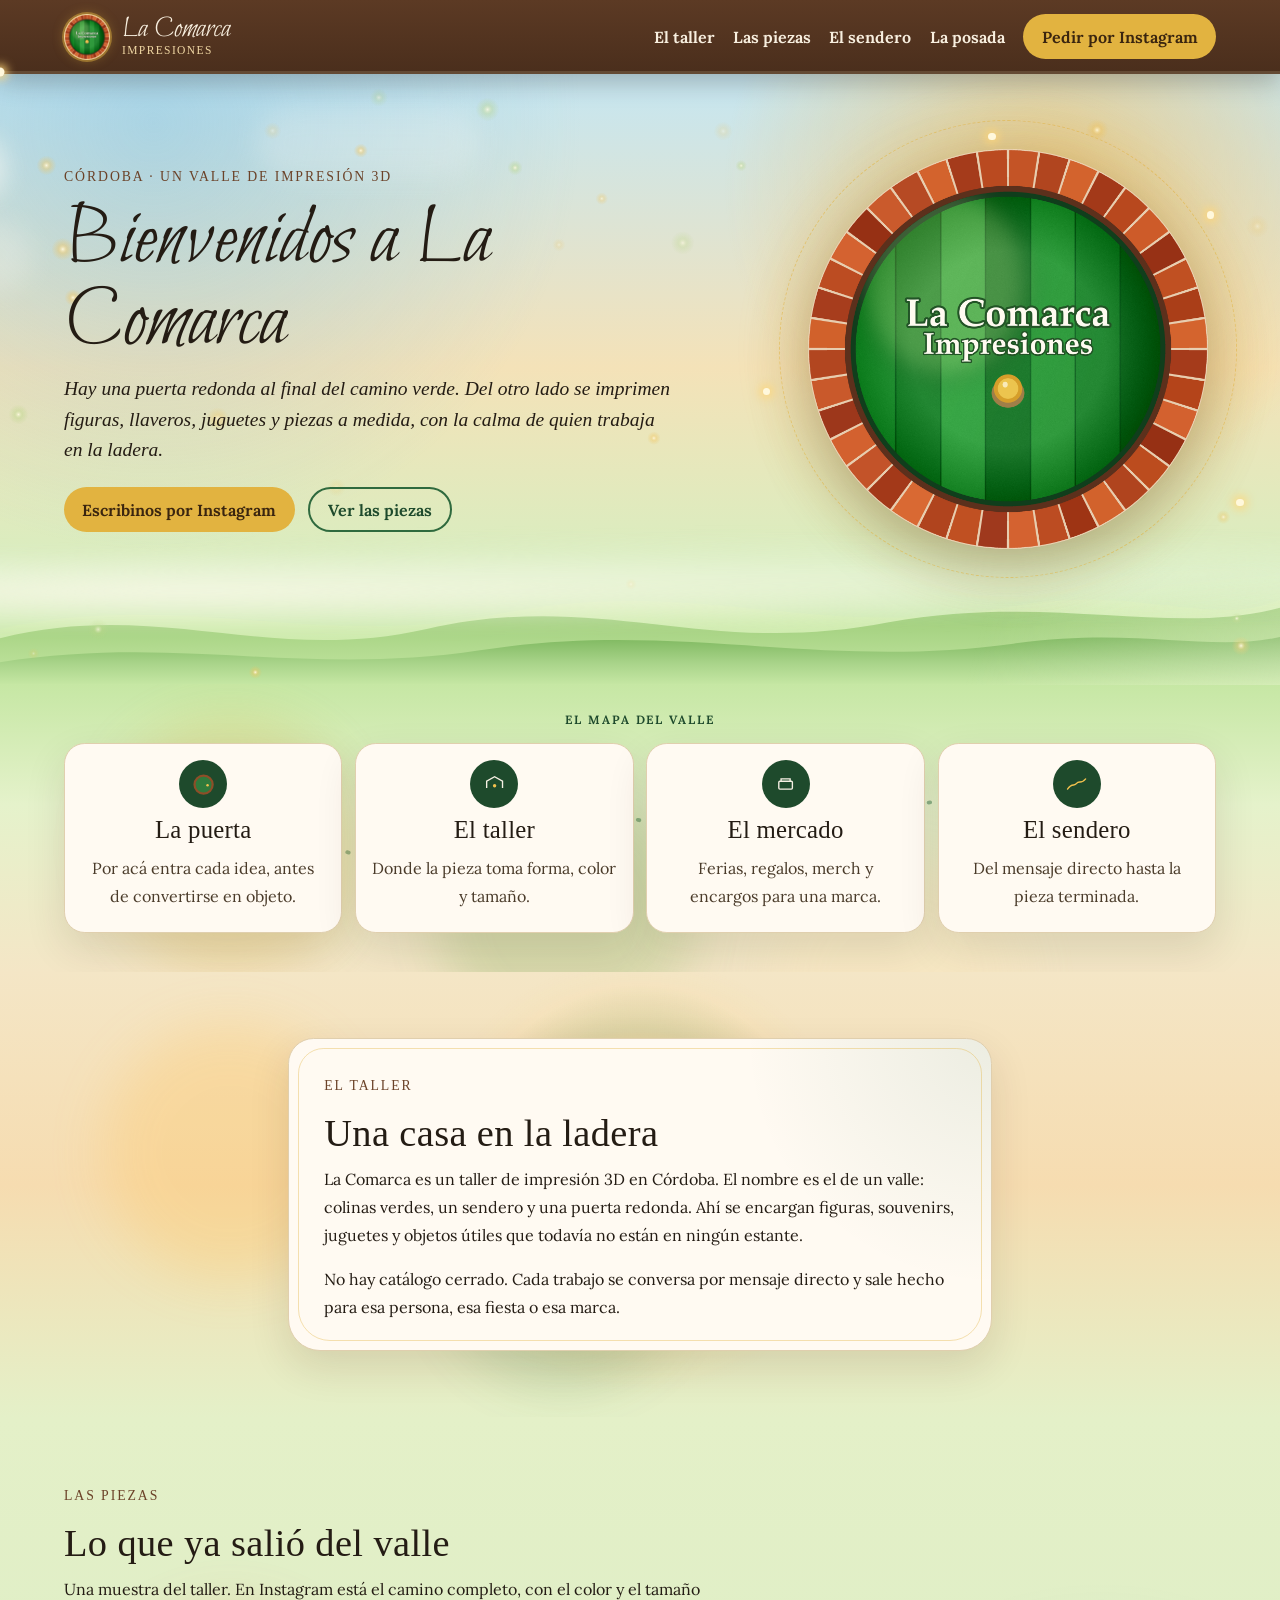
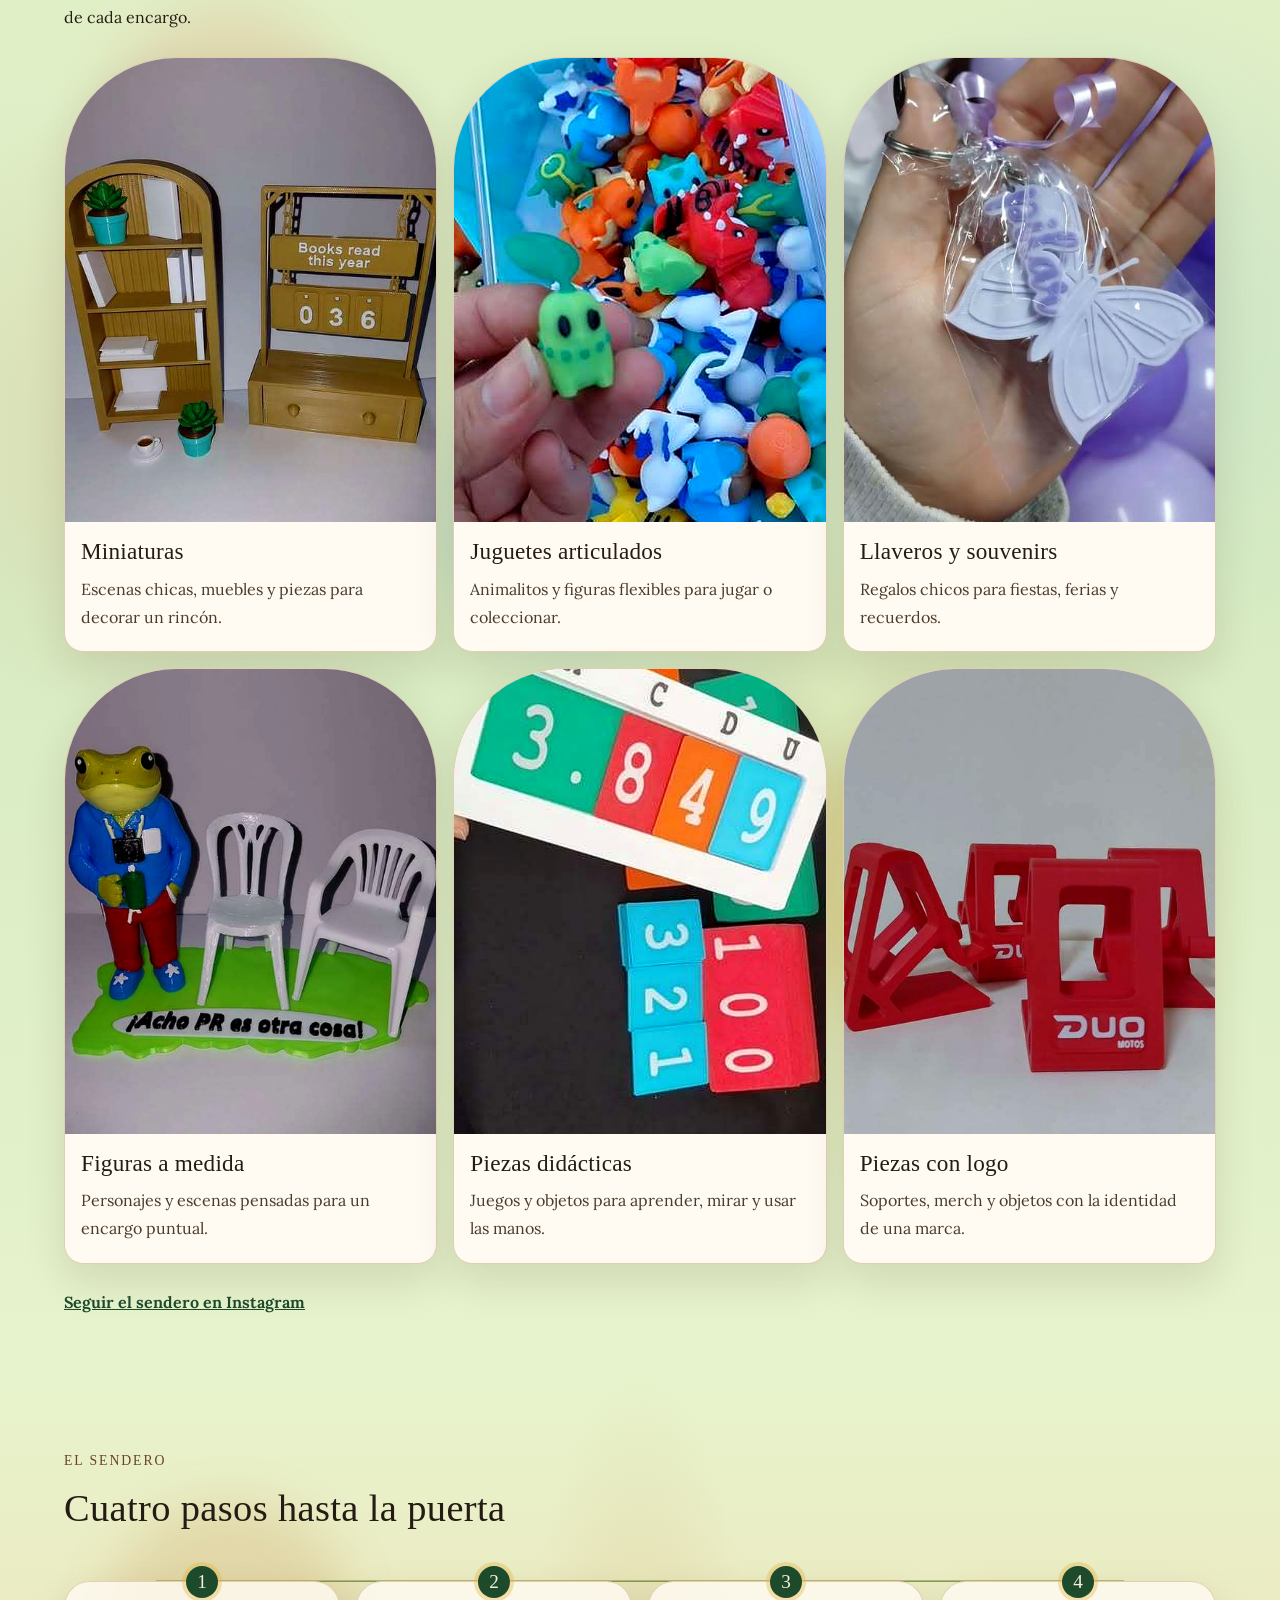
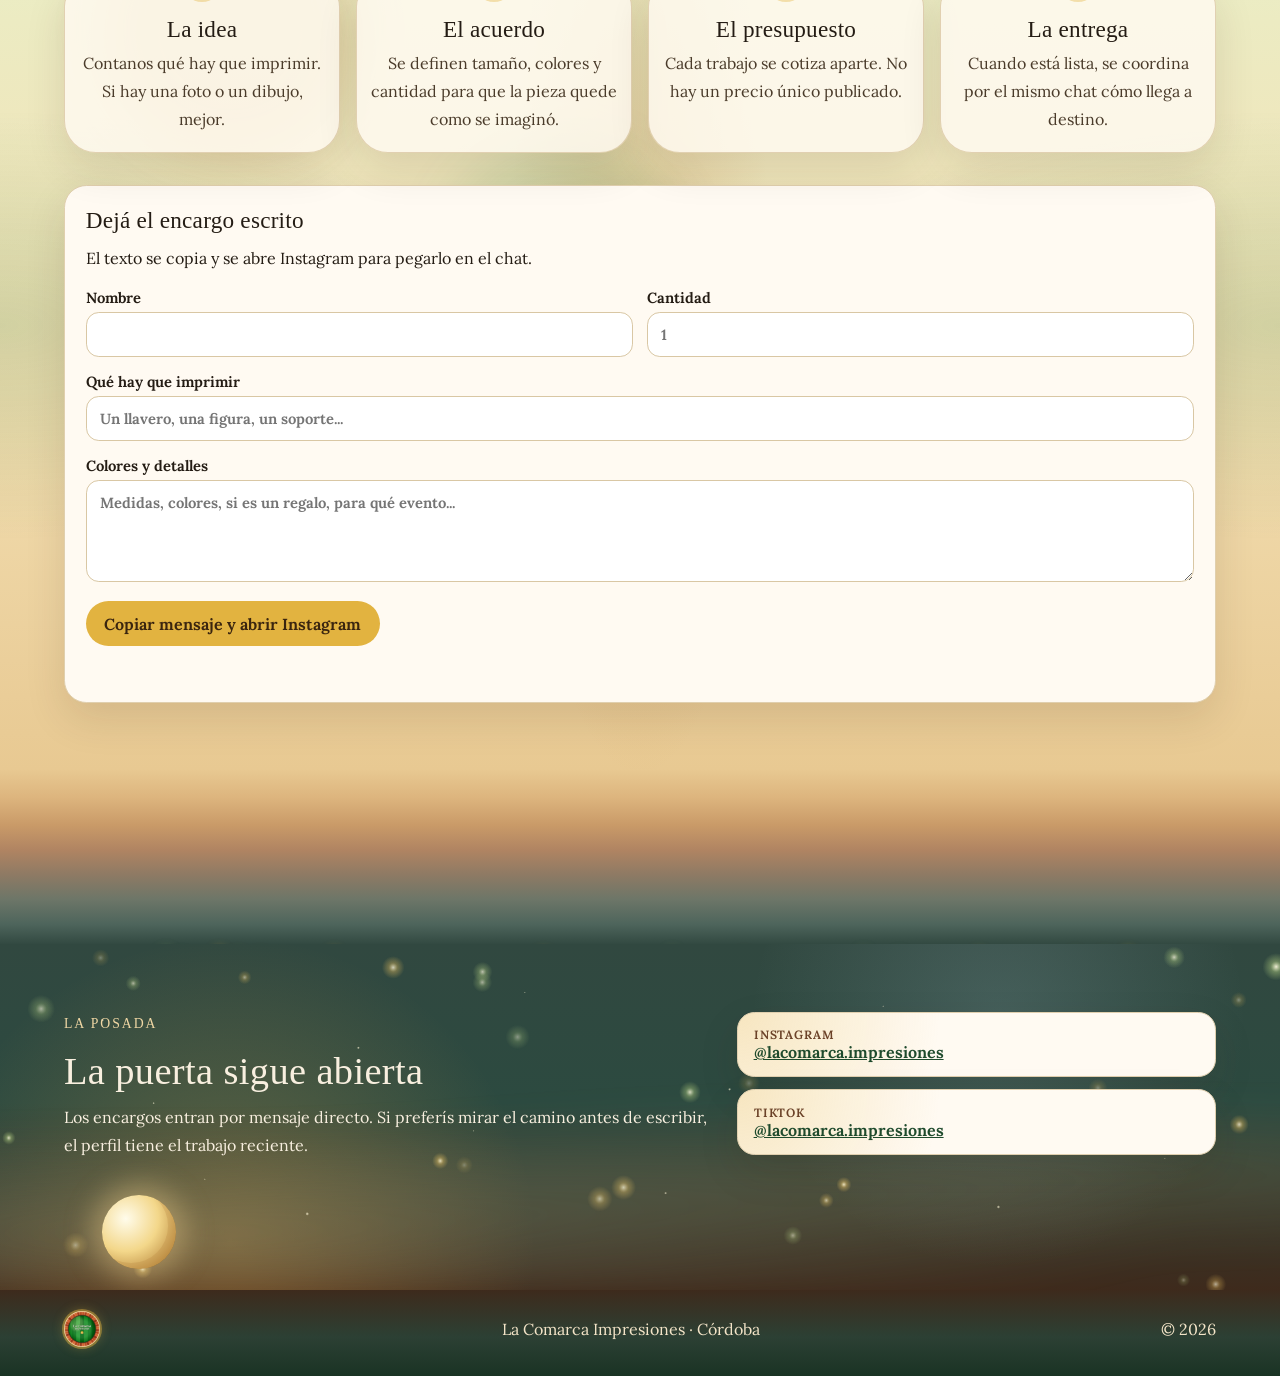
==== index.html @ 456dd183 "Publicar el sitio de La Comarca para GitHub Pages. Co-authored-by: Cursor <cursoragent@cursor.com>" ====
<!DOCTYPE html>
<html lang="es">
  <head>
    <meta charset="utf-8" />
    <meta name="viewport" content="width=device-width, initial-scale=1" />
    <title>La Comarca Impresiones | Impresión 3D en Córdoba</title>
    <meta
      name="description"
      content="La Comarca Impresiones: taller de impresión 3D en Córdoba. Figuras, llaveros, juguetes y piezas a medida. Pedidos por Instagram."
    />
    <meta name="theme-color" content="#3f2918" />
    <meta property="og:title" content="La Comarca Impresiones" />
    <meta
      property="og:description"
      content="Impresión 3D a medida en Córdoba. Una puerta redonda, colinas verdes y encargos hechos de a uno."
    />
    <meta property="og:type" content="website" />
    <meta property="og:locale" content="es_AR" />
    <link rel="icon" href="assets/logo.png" type="image/png" />
    <link rel="preconnect" href="https://fonts.googleapis.com" />
    <link rel="preconnect" href="https://fonts.gstatic.com" crossorigin />
    <link
      href="https://fonts.googleapis.com/css2?family=Bilbo&family=IM+Fell+English:ital@0;1&family=Lora:ital,wght@0,400;0,600;0,700;1,400&display=swap"
      rel="stylesheet"
    />
    <link rel="stylesheet" href="css/styles.css" />
    <script>
      document.documentElement.classList.add("js");
    </script>
    <script type="application/ld+json">
      {
        "@context": "https://schema.org",
        "@type": "LocalBusiness",
        "name": "La Comarca Impresiones",
        "description": "Taller de impresión 3D a medida en Córdoba, Argentina.",
        "address": {
          "@type": "PostalAddress",
          "addressLocality": "Córdoba",
          "addressCountry": "AR"
        },
        "sameAs": [
          "https://www.instagram.com/lacomarca.impresiones/",
          "https://www.tiktok.com/@lacomarca.impresiones"
        ]
      }
    </script>
  </head>
  <body>
    <a class="skip" href="#contenido">Saltar al contenido</a>

    <header class="site-header">
      <div class="header-inner">
        <a class="brand" href="#inicio">
          <img src="assets/logo.png" alt="" width="46" height="46" />
          <span>
            <strong>La Comarca</strong>
            <small>Impresiones</small>
          </span>
        </a>
        <button class="menu-toggle" type="button" aria-expanded="false" aria-controls="nav-principal">
          <span class="menu-bars" aria-hidden="true"></span>
          <span class="menu-label">Menú</span>
        </button>
        <nav id="nav-principal" class="site-nav" aria-label="Principal">
          <a href="#taller">El taller</a>
          <a href="#piezas">Las piezas</a>
          <a href="#sendero">El sendero</a>
          <a href="#posada">La posada</a>
          <a class="nav-cta" href="https://ig.me/m/lacomarca.impresiones" target="_blank" rel="noopener">Pedir por Instagram</a>
        </nav>
      </div>
      <div class="sendero-luz" aria-hidden="true">
        <span id="sendero-lleno"></span>
        <span id="sendero-mote"></span>
      </div>
    </header>

    <div class="camino" aria-hidden="true">
      <svg viewBox="0 0 80 1000" preserveAspectRatio="none">
        <path id="camino-trazo" pathLength="1" d="M42 0 C 12 150, 70 210, 40 340 S 8 530, 50 690 S 76 860, 30 1000" />
      </svg>
    </div>

    <main id="contenido">
      <section id="inicio" class="hero">
        <canvas class="luciernagas" id="luciernagas" aria-hidden="true"></canvas>
        <div class="nubes" aria-hidden="true"><span></span><span></span><span></span></div>
        <div class="rayos" aria-hidden="true"></div>
        <div class="linterna" id="linterna" aria-hidden="true"></div>
        <div class="hero-layout">
          <div class="hero-copy reveal">
            <p class="eyebrow">Córdoba · un valle de impresión 3D</p>
            <h1>Bienvenidos a La Comarca</h1>
            <p class="lede">
              Hay una puerta redonda al final del camino verde. Del otro lado se
              imprimen figuras, llaveros, juguetes y piezas a medida, con la
              calma de quien trabaja en la ladera.
            </p>
            <div class="hero-actions">
              <a class="button" href="https://ig.me/m/lacomarca.impresiones" target="_blank" rel="noopener">Escribinos por Instagram</a>
              <a class="button button-ghost" href="#piezas">Ver las piezas</a>
            </div>
          </div>
          <div class="hero-mark reveal">
            <span class="halo" aria-hidden="true"></span>
            <span class="orbit" aria-hidden="true"><i></i><i></i><i></i><i></i></span>
            <img src="assets/logo.png" alt="Puerta redonda de La Comarca Impresiones" width="1600" height="1600" fetchpriority="high" />
          </div>
        </div>
        <div class="bruma" aria-hidden="true"></div>
        <div class="brillo-colina" aria-hidden="true"></div>
        <svg class="hills" viewBox="0 0 1440 180" preserveAspectRatio="none" aria-hidden="true">
          <defs>
            <linearGradient id="colina-lejana" x1="0" y1="0" x2="0" y2="1">
              <stop offset="0%" stop-color="#d7efb8" />
              <stop offset="100%" stop-color="#c6e7a4" />
            </linearGradient>
            <linearGradient id="colina-media" x1="0" y1="0" x2="0" y2="1">
              <stop offset="0%" stop-color="#9ccc78" />
              <stop offset="100%" stop-color="#c6e7a4" />
            </linearGradient>
            <linearGradient id="colina-cerca" x1="0" y1="0" x2="0" y2="1">
              <stop offset="0%" stop-color="#7eb85f" />
              <stop offset="55%" stop-color="#a9d48a" />
              <stop offset="100%" stop-color="#c6e7a4" />
            </linearGradient>
          </defs>
          <path fill="url(#colina-lejana)" d="M0 96C200 36 360 128 560 74C780 12 920 118 1140 62C1280 28 1360 96 1440 52V180H0Z" />
          <path fill="url(#colina-media)" d="M0 110C180 50 300 150 480 96C680 36 790 140 1000 86C1180 42 1320 108 1440 64V180H0Z" />
          <path fill="url(#colina-cerca)" d="M0 146C200 104 340 168 540 128C760 82 920 158 1140 118C1280 92 1360 132 1440 108V180H0Z" />
        </svg>
      </section>

      <section class="atlas" aria-label="Mapa del valle">
        <div class="section-inner">
          <p class="atlas-lead">El mapa del valle</p>
          <ol class="places reveal-group">
            <li>
              <span class="place-icon" aria-hidden="true">
                <svg viewBox="0 0 48 48"><circle cx="24" cy="24" r="16" fill="#2f7a3c" stroke="#8d4e28" stroke-width="4"/><circle cx="31" cy="25" r="2.2" fill="#f2c14e"/></svg>
              </span>
              <h2>La puerta</h2>
              <p>Por acá entra cada idea, antes de convertirse en objeto.</p>
            </li>
            <li>
              <span class="place-icon" aria-hidden="true">
                <svg viewBox="0 0 48 48"><path d="M10 30V18l14-8 14 8v12" fill="none" stroke="#f6f0e4" stroke-width="2.4"/><circle cx="24" cy="26" r="3" fill="#f2c14e"/></svg>
              </span>
              <h2>El taller</h2>
              <p>Donde la pieza toma forma, color y tamaño.</p>
            </li>
            <li>
              <span class="place-icon" aria-hidden="true">
                <svg viewBox="0 0 48 48"><rect x="12" y="18" width="24" height="14" rx="2" fill="none" stroke="#f6f0e4" stroke-width="2.4"/><path d="M16 18v-4h16v4" fill="none" stroke="#f6f0e4" stroke-width="2.4"/></svg>
              </span>
              <h2>El mercado</h2>
              <p>Ferias, regalos, merch y encargos para una marca.</p>
            </li>
            <li>
              <span class="place-icon" aria-hidden="true">
                <svg viewBox="0 0 48 48"><path d="M8 32c8-12 12-4 16-10s8 2 16-8" fill="none" stroke="#f2c14e" stroke-width="2.4" stroke-linecap="round"/></svg>
              </span>
              <h2>El sendero</h2>
              <p>Del mensaje directo hasta la pieza terminada.</p>
            </li>
          </ol>
        </div>
      </section>

      <section id="taller" class="section">
        <div class="section-inner">
          <article class="manuscript reveal">
            <p class="eyebrow">El taller</p>
            <h2>Una casa en la ladera</h2>
            <p>
              La Comarca es un taller de impresión 3D en Córdoba. El nombre es el
              de un valle: colinas verdes, un sendero y una puerta redonda. Ahí
              se encargan figuras, souvenirs, juguetes y objetos útiles que
              todavía no están en ningún estante.
            </p>
            <p>
              No hay catálogo cerrado. Cada trabajo se conversa por mensaje
              directo y sale hecho para esa persona, esa fiesta o esa marca.
            </p>
          </article>
        </div>
      </section>

      <section id="piezas" class="section section-green">
        <div class="section-inner">
          <div class="section-head">
            <p class="eyebrow">Las piezas</p>
            <h2>Lo que ya salió del valle</h2>
            <p>
              Una muestra del taller. En Instagram está el camino completo, con
              el color y el tamaño de cada encargo.
            </p>
          </div>
          <ul class="gallery reveal-group">
            <li>
              <figure>
                <img src="assets/fotos/miniaturas.jpg" alt="Biblioteca en miniatura y contador de libros leídos, impresos en 3D" width="1152" height="1280" loading="lazy" />
                <figcaption>
                  <h3>Miniaturas</h3>
                  <p>Escenas chicas, muebles y piezas para decorar un rincón.</p>
                </figcaption>
              </figure>
            </li>
            <li>
              <figure>
                <img src="assets/fotos/juguetes.jpg" alt="Caja de juguetes articulados de colores, impresos en 3D" width="722" height="1280" loading="lazy" />
                <figcaption>
                  <h3>Juguetes articulados</h3>
                  <p>Animalitos y figuras flexibles para jugar o coleccionar.</p>
                </figcaption>
              </figure>
            </li>
            <li>
              <figure>
                <img src="assets/fotos/llaveros.jpg" alt="Llavero de mariposa impreso en 3D, listo para regalar" width="960" height="1280" loading="lazy" />
                <figcaption>
                  <h3>Llaveros y souvenirs</h3>
                  <p>Regalos chicos para fiestas, ferias y recuerdos.</p>
                </figcaption>
              </figure>
            </li>
            <li>
              <figure>
                <img src="assets/fotos/figuras.jpg" alt="Figura personalizada impresa en 3D, con sillas en miniatura" width="1136" height="1280" loading="lazy" />
                <figcaption>
                  <h3>Figuras a medida</h3>
                  <p>Personajes y escenas pensadas para un encargo puntual.</p>
                </figcaption>
              </figure>
            </li>
            <li>
              <figure>
                <img src="assets/fotos/numeros.jpg" alt="Tablero didáctico con fichas de números, impreso en 3D" width="720" height="1280" loading="lazy" />
                <figcaption>
                  <h3>Piezas didácticas</h3>
                  <p>Juegos y objetos para aprender, mirar y usar las manos.</p>
                </figcaption>
              </figure>
            </li>
            <li>
              <figure>
                <img src="assets/fotos/marcas.jpg" alt="Soportes rojos impresos en 3D con el logo de un cliente" width="1280" height="1280" loading="lazy" />
                <figcaption>
                  <h3>Piezas con logo</h3>
                  <p>Soportes, merch y objetos con la identidad de una marca.</p>
                </figcaption>
              </figure>
            </li>
          </ul>
          <p class="section-note">
            <a href="https://www.instagram.com/lacomarca.impresiones/" target="_blank" rel="noopener">Seguir el sendero en Instagram</a>
          </p>
        </div>
      </section>

      <section id="sendero" class="section">
        <div class="section-inner">
          <div class="section-head">
            <p class="eyebrow">El sendero</p>
            <h2>Cuatro pasos hasta la puerta</h2>
          </div>
          <ol class="steps reveal-group">
            <li>
              <h3>La idea</h3>
              <p>Contanos qué hay que imprimir. Si hay una foto o un dibujo, mejor.</p>
            </li>
            <li>
              <h3>El acuerdo</h3>
              <p>Se definen tamaño, colores y cantidad para que la pieza quede como se imaginó.</p>
            </li>
            <li>
              <h3>El presupuesto</h3>
              <p>Cada trabajo se cotiza aparte. No hay un precio único publicado.</p>
            </li>
            <li>
              <h3>La entrega</h3>
              <p>Cuando está lista, se coordina por el mismo chat cómo llega a destino.</p>
            </li>
          </ol>

          <form class="order reveal" id="form-pedido">
            <h3>Dejá el encargo escrito</h3>
            <p>El texto se copia y se abre Instagram para pegarlo en el chat.</p>
            <div class="fields">
              <label>
                Nombre
                <input name="nombre" type="text" autocomplete="name" maxlength="80" />
              </label>
              <label>
                Cantidad
                <input name="cantidad" type="text" inputmode="numeric" maxlength="20" placeholder="1" />
              </label>
              <label class="full">
                Qué hay que imprimir
                <input name="idea" type="text" required maxlength="160" placeholder="Un llavero, una figura, un soporte..." />
              </label>
              <label class="full">
                Colores y detalles
                <textarea name="detalles" rows="4" maxlength="500" placeholder="Medidas, colores, si es un regalo, para qué evento..."></textarea>
              </label>
            </div>
            <button class="button" type="submit">Copiar mensaje y abrir Instagram</button>
            <p class="form-status" id="form-status" role="status"></p>
            <textarea class="message-preview" id="message-preview" hidden readonly></textarea>
          </form>
        </div>
      </section>

      <div class="anochecer" aria-hidden="true"></div>

      <section id="posada" class="section section-wood">
        <canvas class="luciernagas" id="luciernagas-noche" aria-hidden="true"></canvas>
        <div class="niebla" aria-hidden="true"></div>
        <div class="luna" aria-hidden="true"></div>
        <span class="estrella-fugaz" aria-hidden="true"></span>
        <div class="section-inner contact-layout">
          <div>
            <p class="eyebrow eyebrow-light">La posada</p>
            <h2>La puerta sigue abierta</h2>
            <p>
              Los encargos entran por mensaje directo. Si preferís mirar el
              camino antes de escribir, el perfil tiene el trabajo reciente.
            </p>
          </div>
          <ul class="contact-list">
            <li>
              <span>Instagram</span>
              <a href="https://www.instagram.com/lacomarca.impresiones/" target="_blank" rel="noopener">@lacomarca.impresiones</a>
            </li>
            <li>
              <span>TikTok</span>
              <a href="https://www.tiktok.com/@lacomarca.impresiones" target="_blank" rel="noopener">@lacomarca.impresiones</a>
            </li>
          </ul>
        </div>
      </section>
    </main>

    <footer class="site-footer">
      <div class="footer-inner">
        <img src="assets/logo.png" alt="" width="1600" height="1600" />
        <p>La Comarca Impresiones · Córdoba</p>
        <p>© 2026</p>
      </div>
    </footer>

    <script src="js/main.js"></script>
  </body>
</html>
---- css/styles.css ----
:root {
  --ink: #241c14;
  --ink-soft: #4a3b2a;
  --cream: #f4ead8;
  --paper: #fffaf2;
  --moss: #2f6a3e;
  --moss-deep: #1e4a2c;
  --leaf: #e4f0df;
  --wood: #4a2e1c;
  --wood-mid: #6b4228;
  --gold: #e2b340;
  --line: #e0cfae;
  --shadow: 0 16px 40px rgba(56, 32, 14, 0.12);
  --header: 4.6rem;
  --content: 72rem;
  font-family: Lora, Palatino, "Palatino Linotype", serif;
  color: var(--ink);
  background: var(--cream);
}

*,
*::before,
*::after {
  box-sizing: border-box;
}

html {
  scroll-behavior: smooth;
}

body {
  margin: 0;
  min-height: 100vh;
  background: #1a3324;
}

img,
svg {
  max-width: 100%;
  height: auto;
  display: block;
}

a {
  color: var(--moss-deep);
}

a:hover {
  color: var(--wood);
}

h1,
h2,
h3 {
  font-family: "IM Fell English", Palatino, "Palatino Linotype", serif;
  font-weight: 400;
  letter-spacing: 0.01em;
  line-height: 1.2;
  margin: 0 0 0.55rem;
}

h1 {
  font-family: Bilbo, Palatino, "Palatino Linotype", serif;
  font-size: clamp(3rem, 8vw, 5.4rem);
  font-weight: 400;
  line-height: 0.95;
  letter-spacing: 0;
}

h2 {
  font-size: clamp(1.8rem, 3vw, 2.7rem);
}

h3 {
  font-size: 1.45rem;
}

p {
  line-height: 1.75;
  margin: 0 0 1rem;
}

section[id] {
  scroll-margin-top: 5.2rem;
}

.skip {
  position: absolute;
  left: 1rem;
  top: -4rem;
  background: var(--paper);
  color: var(--ink);
  padding: 0.6rem 1rem;
  z-index: 30;
}

.skip:focus {
  top: 1rem;
}

.site-header {
  position: sticky;
  top: 0;
  z-index: 20;
  background: linear-gradient(#5c3a24, var(--wood));
  color: #f8efdf;
  box-shadow: 0 8px 24px rgba(36, 18, 8, 0.25);
}

.header-inner,
.section-inner,
.footer-inner {
  width: min(var(--content), calc(100% - 2rem));
  margin-inline: auto;
}

.header-inner {
  min-height: var(--header);
  display: flex;
  align-items: center;
  justify-content: space-between;
  gap: 1rem;
}

.brand {
  display: flex;
  align-items: center;
  gap: 0.75rem;
  color: inherit;
  text-decoration: none;
  min-width: 0;
}

.brand img,
.site-footer img {
  width: 46px;
  height: 46px;
  border-radius: 50%;
  background: #f3d7a0;
}

.site-footer img {
  width: 36px;
  height: 36px;
}

.brand strong,
.brand small {
  display: block;
}

.brand strong {
  font-family: Bilbo, Palatino, serif;
  font-size: 1.85rem;
  font-weight: 400;
  line-height: 0.9;
}

.brand small {
  color: #f0d7a4;
  font-family: "IM Fell English", Palatino, serif;
  letter-spacing: 0.12em;
  text-transform: uppercase;
  font-size: 0.72rem;
}

.site-nav {
  display: flex;
  align-items: center;
  gap: 1.15rem;
}

.site-nav a {
  color: #f8efdf;
  text-decoration: none;
  font-weight: 650;
}

.site-nav a:hover,
.site-nav a:focus-visible {
  color: var(--gold);
}

.nav-cta,
.button {
  display: inline-flex;
  align-items: center;
  justify-content: center;
  min-height: 2.8rem;
  padding: 0.55rem 1.15rem;
  border-radius: 999px;
  background: var(--gold);
  color: #3a250f !important;
  text-decoration: none;
  border: 0;
  cursor: pointer;
  font: inherit;
  font-weight: 650;
}

.button:hover,
.nav-cta:hover {
  background: #f0c85d;
}

.button-ghost {
  background: transparent;
  color: var(--moss-deep) !important;
  border: 2px solid var(--moss);
}

.button-ghost:hover {
  background: rgba(47, 106, 62, 0.08);
}

.menu-toggle {
  display: none;
  align-items: center;
  gap: 0.45rem;
  background: transparent;
  color: #f8efdf;
  border: 1px solid rgba(248, 239, 223, 0.4);
  border-radius: 999px;
  min-height: 2.6rem;
  padding: 0.3rem 0.8rem;
  font: inherit;
  font-weight: 700;
  cursor: pointer;
}

.menu-bars,
.menu-bars::before,
.menu-bars::after {
  display: block;
  width: 1rem;
  height: 2px;
  background: currentColor;
  position: relative;
}

.menu-bars::before,
.menu-bars::after {
  content: "";
  position: absolute;
  left: 0;
}

.menu-bars::before {
  top: -5px;
}

.menu-bars::after {
  top: 5px;
}

.hero {
  position: relative;
  overflow: hidden;
  padding: 3.2rem 0 8rem;
  background:
    radial-gradient(circle at 82% 18%, rgba(255, 186, 72, 0.55), transparent 28%),
    radial-gradient(circle at 12% 8%, rgba(120, 186, 220, 0.4), transparent 34%),
    linear-gradient(180deg, #c5e6f2 0%, #f4e2b8 48%, #d7eec0 82%, #c6e7a4 100%);
}

.hero-layout {
  position: relative;
  z-index: 3;
  width: min(var(--content), calc(100% - 2rem));
  margin-inline: auto;
  display: grid;
  gap: 2rem;
  align-items: center;
}

.hero-layout > * {
  min-width: 0;
}

.eyebrow {
  margin: 0 0 0.75rem;
  color: var(--wood-mid);
  font-family: "IM Fell English", Palatino, serif;
  font-weight: 400;
  letter-spacing: 0.14em;
  text-transform: uppercase;
  font-size: 0.86rem;
}

.eyebrow-light {
  color: #f0d7a4;
}

.lede {
  font-family: "IM Fell English", Palatino, serif;
  font-style: italic;
  font-size: 1.22rem;
  line-height: 1.55;
  max-width: 38rem;
}

.hero-actions {
  display: flex;
  flex-wrap: wrap;
  gap: 0.8rem;
  margin-top: 1.4rem;
}

.hero-mark {
  position: relative;
  justify-self: center;
  width: min(19rem, 82%);
}

.hero-mark img {
  width: 100%;
  height: auto;
  aspect-ratio: 1;
  border-radius: 50%;
  filter: drop-shadow(0 18px 28px rgba(56, 32, 14, 0.28));
}

.hills {
  position: absolute;
  left: 0;
  right: 0;
  bottom: 0;
  z-index: 1;
  width: 100%;
  height: 7.5rem;
}

.atlas {
  position: relative;
  z-index: 1;
  overflow: hidden;
  padding: 1.6rem 0 2.4rem;
  margin-top: -1px;
  background: linear-gradient(180deg, #c6e7a4 0%, #e5f2cb 42%, #f4e6c6 100%);
}

.atlas::before {
  content: "";
  position: absolute;
  left: 6%;
  right: 6%;
  top: 18%;
  bottom: 8%;
  pointer-events: none;
  opacity: 0.45;
  background: url("data:image/svg+xml,%3Csvg xmlns='http://www.w3.org/2000/svg' viewBox='0 0 1200 280' fill='none'%3E%3Cpath d='M30 190C170 70 250 230 420 130C590 30 690 220 900 110C1040 40 1120 160 1180 80' stroke='%23246b3c' stroke-width='5' stroke-linecap='round' stroke-dasharray='2 16'/%3E%3Ccircle cx='170' cy='150' r='9' fill='%23e2b340'/%3E%3Ccircle cx='520' cy='100' r='9' fill='%232f6a3e'/%3E%3Ccircle cx='860' cy='140' r='9' fill='%23c45c32'/%3E%3Ccircle cx='1100' cy='95' r='9' fill='%23e2b340'/%3E%3C/svg%3E") center / 100% 100% no-repeat;
}

.atlas-lead {
  margin: 0 0 0.8rem;
  text-align: center;
  font-weight: 650;
  letter-spacing: 0.16em;
  text-transform: uppercase;
  font-size: 0.75rem;
  color: var(--moss-deep);
}

.places,
.gallery,
.steps,
.contact-list {
  list-style: none;
  margin: 0;
  padding: 0;
}

.places {
  display: grid;
  gap: 0.8rem;
}

.places li,
.order,
.contact-list li,
.manuscript {
  background: var(--paper);
  border: 1px solid var(--line);
  box-shadow: var(--shadow);
}

.places li {
  border-radius: 1.3rem;
  padding: 1rem 1rem 0.4rem;
  text-align: center;
}

.places h2 {
  font-size: 1.55rem;
}

.places p,
.gallery p,
.steps p {
  color: var(--ink-soft);
}

.place-icon {
  display: grid;
  place-items: center;
  width: 3rem;
  height: 3rem;
  margin: 0 auto 0.45rem;
  border-radius: 50%;
  background: var(--moss-deep);
}

.place-icon svg {
  width: 1.7rem;
  height: 1.7rem;
}

.section {
  position: relative;
  overflow: hidden;
  padding: 4.2rem 0;
}

#taller {
  margin-top: -1px;
  background:
    radial-gradient(circle at 50% 46%, rgba(255, 198, 96, 0.42), transparent 32%),
    linear-gradient(180deg, #f4e6c6 0%, #f6dcb0 48%, #e4f0c8 100%);
}

#taller::before {
  content: "";
  position: absolute;
  left: 50%;
  top: 0.8rem;
  width: min(22rem, 70%);
  aspect-ratio: 1;
  transform: translateX(-50%);
  border-radius: 50%;
  pointer-events: none;
  background: radial-gradient(circle, rgba(255, 214, 130, 0.7), rgba(47, 122, 60, 0.12) 52%, transparent 70%);
}

.section-green {
  margin-top: -1px;
  background:
    radial-gradient(circle at 14% 38%, rgba(226, 112, 72, 0.16), transparent 22%),
    radial-gradient(circle at 86% 32%, rgba(110, 176, 214, 0.18), transparent 22%),
    radial-gradient(circle at 72% 68%, rgba(226, 179, 64, 0.2), transparent 24%),
    linear-gradient(180deg, #e4f0c8 0%, #d7ebc2 48%, #e7f3cc 100%);
}

#sendero {
  margin-top: -1px;
  background:
    radial-gradient(ellipse at 0% 55%, rgba(36, 122, 58, 0.16), transparent 28%),
    radial-gradient(ellipse at 100% 55%, rgba(36, 122, 58, 0.16), transparent 28%),
    linear-gradient(180deg, #e7f3cc 0%, #f3e0b4 58%, #e8c992 100%);
}

.anochecer {
  position: relative;
  overflow: hidden;
  height: 11rem;
  margin-top: -1px;
  background: linear-gradient(
    180deg,
    #e8c992 0%,
    #ddb57e 16%,
    #c99a68 32%,
    #b08462 46%,
    #8e7a64 60%,
    #6d7668 74%,
    #4e655c 88%,
    #314840 100%
  );
}

#posada {
  margin-top: -1px;
  padding-bottom: 7.2rem;
}

.section-wood {
  position: relative;
  overflow: hidden;
  background:
    radial-gradient(circle at 78% 22%, rgba(186, 214, 232, 0.16), transparent 24%),
    radial-gradient(circle at 18% 86%, rgba(255, 176, 72, 0.28), transparent 28%),
    linear-gradient(180deg, #314840 0%, #2c4a40 46%, #3e2a1c 100%);
  color: #f8efdf;
}

.section-wood h2 {
  color: #f8efdf;
}

.section-head {
  max-width: 40rem;
  margin-bottom: 1.6rem;
}

.manuscript {
  position: relative;
  max-width: 44rem;
  margin-inline: auto;
  padding: 1.6rem 1.3rem 0.6rem;
  border-radius: 1.6rem 1.6rem 2rem 2rem;
  background:
    radial-gradient(circle at 100% 0, rgba(47, 106, 62, 0.09), transparent 32%),
    var(--paper);
}

.gallery {
  display: grid;
  gap: 1rem;
}

.gallery figure {
  position: relative;
  margin: 0;
  height: 100%;
  background: var(--paper);
  border: 1px solid var(--line);
  border-radius: 7rem 7rem 1.2rem 1.2rem;
  overflow: hidden;
  box-shadow: var(--shadow);
}

.gallery img {
  width: 100%;
  aspect-ratio: 4 / 5;
  object-fit: cover;
  background: #efe4cf;
}

.gallery figcaption {
  padding: 1rem 1rem 0.3rem;
}

.section-note {
  margin: 1.5rem 0 0;
  font-weight: 650;
}

.steps {
  position: relative;
  display: grid;
  gap: 0.9rem;
  margin-top: 0.4rem;
  padding-top: 0.3rem;
  counter-reset: step;
}

.steps::before {
  content: "";
  position: absolute;
  top: 1.5rem;
  bottom: 1.5rem;
  left: 1.15rem;
  width: 2px;
  background: linear-gradient(#e2b340, #6f9a55 55%, #2f6a3e);
  opacity: 0.75;
}

.steps li {
  position: relative;
  min-width: 0;
  margin: 0;
  padding: 0.85rem 1rem 0.25rem 3.5rem;
  background: rgba(255, 250, 242, 0.82);
  border: 1px solid rgba(224, 207, 174, 0.95);
  border-radius: 1.35rem;
  box-shadow: var(--shadow);
}

.steps li::before {
  counter-increment: step;
  content: counter(step);
  position: absolute;
  left: 0.2rem;
  top: 0.8rem;
  width: 2rem;
  height: 2rem;
  border-radius: 50%;
  background: var(--moss-deep);
  color: #f8efdf;
  font-family: "IM Fell English", Palatino, serif;
  font-size: 1.2rem;
  line-height: 2rem;
  text-align: center;
  box-shadow: 0 0 0 4px rgba(226, 179, 64, 0.38);
}

.steps h3 {
  margin-bottom: 0.3rem;
}

.order {
  margin-top: 2rem;
  padding: 1.3rem;
  border-radius: 1.4rem;
}

.fields {
  display: grid;
  gap: 0.9rem;
  margin: 1rem 0 1.2rem;
}

label {
  display: grid;
  gap: 0.35rem;
  font-weight: 650;
  font-size: 0.92rem;
}

input,
textarea {
  width: 100%;
  border: 1px solid #d9c7a4;
  background: #fff;
  color: var(--ink);
  border-radius: 0.8rem;
  padding: 0.75rem 0.8rem;
  font: inherit;
}

input:focus-visible,
textarea:focus-visible,
button:focus-visible,
a:focus-visible {
  outline: 3px solid var(--gold);
  outline-offset: 2px;
}

.form-status {
  min-height: 1.4rem;
  margin: 0.8rem 0 0;
  font-weight: 700;
}

.message-preview {
  margin-top: 0.8rem;
}

.contact-layout {
  display: grid;
  gap: 1.5rem;
  align-items: start;
}

.contact-list {
  display: grid;
  gap: 0.75rem;
}

.contact-list li {
  padding: 0.9rem 1rem;
  border-radius: 1.1rem;
  color: var(--ink);
  background:
    radial-gradient(circle at 0 0, rgba(226, 179, 64, 0.28), transparent 42%),
    var(--paper);
  transition: transform 0.35s ease, box-shadow 0.35s ease;
}

.contact-list span {
  display: block;
  font-size: 0.75rem;
  letter-spacing: 0.08em;
  text-transform: uppercase;
  color: var(--wood-mid);
  font-weight: 650;
}

.contact-list a {
  color: var(--moss-deep);
  font-weight: 650;
}

.site-footer {
  margin-top: -1px;
  background: linear-gradient(180deg, #3e2a1c 0%, #2c4034 55%, #1a3324 100%);
  color: #f8efdf;
}

.footer-inner {
  display: flex;
  flex-wrap: wrap;
  align-items: center;
  justify-content: space-between;
  gap: 0.6rem 1rem;
  padding: 1.4rem 0 1.8rem;
}

.site-footer p {
  margin: 0;
  color: #f3e4c8;
}

.brand img,
.site-footer img {
  box-shadow: 0 0 0 2px rgba(226, 179, 64, 0.45), 0 0 12px rgba(226, 179, 64, 0.35);
}

.sendero-luz {
  position: absolute;
  left: 0;
  right: 0;
  bottom: 0;
  height: 3px;
  pointer-events: none;
  background: rgba(255, 236, 196, 0.14);
}

#sendero-lleno {
  display: block;
  height: 100%;
  width: 0;
  background: linear-gradient(90deg, #6f9a55, #e2b340 58%, #fff6d4);
  box-shadow: 0 0 10px rgba(226, 179, 64, 0.9);
}

#sendero-mote {
  position: absolute;
  top: 50%;
  left: 0;
  width: 9px;
  height: 9px;
  border-radius: 50%;
  background: #fff8dc;
  box-shadow: 0 0 10px 3px rgba(255, 214, 120, 0.95);
  transform: translate(-50%, -50%);
}

.orbit {
  position: absolute;
  inset: -9%;
  z-index: 2;
  pointer-events: none;
}

.orbit i {
  position: absolute;
  width: 0.45rem;
  height: 0.45rem;
  border-radius: 50%;
  background: #fff8dc;
  box-shadow: 0 0 10px 3px rgba(255, 214, 120, 0.95);
}

.orbit i:nth-child(1) { top: 6%; left: 46%; }
.orbit i:nth-child(2) { top: 58%; left: 0; }
.orbit i:nth-child(3) { right: 2%; bottom: 18%; }
.orbit i:nth-child(4) { top: 22%; right: 8%; }

.hero-mark::after {
  content: "";
  position: absolute;
  inset: -5%;
  z-index: 2;
  border-radius: 50%;
  border: 1px dashed rgba(226, 179, 64, 0.55);
  pointer-events: none;
}

.nubes,
.rayos,
.brillo-colina,
.fondo-vivo,
.niebla {
  position: absolute;
  pointer-events: none;
}

.nubes {
  inset: 0 0 28% 0;
  z-index: 1;
  overflow: hidden;
}

.nubes span {
  position: absolute;
  height: 4.2rem;
  border-radius: 999px;
  background: rgba(255, 252, 246, 0.55);
  filter: blur(12px);
}

.nubes span:nth-child(1) {
  width: 18rem;
  top: 14%;
  left: -22%;
}

.nubes span:nth-child(2) {
  width: 26rem;
  top: 34%;
  left: -30%;
  opacity: 0.4;
}

.nubes span:nth-child(3) {
  width: 14rem;
  top: 8%;
  left: 20%;
  opacity: 0.35;
}

.rayos {
  top: -18%;
  right: -8%;
  z-index: 1;
  width: 36rem;
  height: 36rem;
  background: conic-gradient(
    from 200deg,
    transparent 0 18deg,
    rgba(255, 214, 130, 0.16) 22deg,
    transparent 30deg,
    transparent 58deg,
    rgba(255, 236, 190, 0.12) 64deg,
    transparent 74deg
  );
  filter: blur(6px);
  mask-image: radial-gradient(circle, #000 0%, transparent 68%);
}

.brillo-colina {
  left: 0;
  right: 0;
  bottom: 0;
  z-index: 2;
  height: 8rem;
  background: linear-gradient(105deg, transparent 35%, rgba(255, 252, 236, 0.34) 50%, transparent 65%);
  background-size: 220% 100%;
  mask-image: linear-gradient(transparent, #000 55%);
}

.fondo-vivo {
  inset: 0;
  z-index: 0;
  overflow: hidden;
}

.fondo-vivo span {
  position: absolute;
  width: 16rem;
  height: 16rem;
  border-radius: 50%;
  filter: blur(26px);
  opacity: 0.7;
}

.niebla {
  left: -15%;
  right: -10%;
  bottom: 0;
  z-index: 0;
  height: 55%;
  background:
    radial-gradient(ellipse at 25% 70%, rgba(190, 214, 170, 0.22), transparent 58%),
    radial-gradient(ellipse at 75% 40%, rgba(255, 210, 140, 0.12), transparent 52%);
  filter: blur(16px);
}

.bruma {
  position: absolute;
  left: -12%;
  right: -12%;
  bottom: 3.6rem;
  z-index: 2;
  height: 5.5rem;
  pointer-events: none;
  background:
    radial-gradient(ellipse at 20% 60%, rgba(255, 250, 240, 0.72), transparent 58%),
    radial-gradient(ellipse at 70% 40%, rgba(232, 244, 214, 0.55), transparent 62%);
  filter: blur(7px);
}

.polen {
  position: absolute;
  inset: 0;
  z-index: 0;
  overflow: hidden;
  pointer-events: none;
}

.polen span {
  position: absolute;
  bottom: -8%;
  width: 6px;
  height: 6px;
  border-radius: 50%;
  background: rgba(226, 179, 64, 0.9);
  box-shadow: 0 0 8px 2px rgba(226, 179, 64, 0.65);
}

.polen span:nth-child(3n) {
  background: rgba(186, 214, 132, 0.95);
  box-shadow: 0 0 8px 2px rgba(143, 181, 115, 0.55);
}

.section .section-inner,
.atlas .section-inner {
  position: relative;
  z-index: 1;
}

.luna {
  position: absolute;
  top: 1.1rem;
  right: 1rem;
  z-index: 0;
  width: 3.2rem;
  height: 3.2rem;
  border-radius: 50%;
  background:
    radial-gradient(circle at 32% 32%, #fffceb, #f3d78a 46%, #c4964a 78%);
  box-shadow:
    inset -8px -6px 0 rgba(168, 112, 48, 0.18),
    0 0 28px 10px rgba(255, 220, 150, 0.38);
}

.estrella-fugaz {
  position: absolute;
  top: 14%;
  left: 8%;
  z-index: 0;
  width: 5.5rem;
  height: 2px;
  pointer-events: none;
  background: linear-gradient(90deg, transparent, rgba(255, 248, 220, 0.95));
  opacity: 0;
}

input:focus,
textarea:focus {
  border-color: #e2b340;
  box-shadow: 0 0 0 4px rgba(226, 179, 64, 0.22), 0 0 18px rgba(226, 179, 64, 0.28);
}

.camino {
  display: none;
}

.luciernagas {
  position: absolute;
  inset: 0;
  width: 100%;
  height: 100%;
  pointer-events: none;
}

.hero .luciernagas {
  z-index: 2;
}

.linterna {
  position: absolute;
  left: 0;
  top: 0;
  z-index: 4;
  width: 15rem;
  height: 15rem;
  margin: -7.5rem 0 0 -7.5rem;
  border-radius: 50%;
  pointer-events: none;
  opacity: 0;
  background: radial-gradient(circle, rgba(255, 226, 160, 0.72), rgba(255, 196, 90, 0.16) 46%, transparent 72%);
  mix-blend-mode: soft-light;
  transition: opacity 0.35s ease;
}

.halo {
  position: absolute;
  inset: -14%;
  z-index: 0;
  border-radius: 50%;
  background: radial-gradient(circle, rgba(255, 214, 120, 0.72) 0%, rgba(226, 179, 64, 0.22) 46%, transparent 70%);
  filter: blur(8px);
}

.hero-mark img {
  position: relative;
  z-index: 1;
}

.section-wood::before {
  content: "";
  position: absolute;
  inset: 0;
  z-index: 0;
  pointer-events: none;
  background-image:
    radial-gradient(1.5px 1.5px at 8% 22%, rgba(255, 246, 214, 0.95), transparent),
    radial-gradient(1px 1px at 16% 68%, rgba(255, 246, 214, 0.55), transparent),
    radial-gradient(1.4px 1.4px at 28% 30%, rgba(255, 246, 214, 0.8), transparent),
    radial-gradient(1px 1px at 41% 14%, rgba(255, 246, 214, 0.45), transparent),
    radial-gradient(1.5px 1.5px at 57% 42%, rgba(255, 246, 214, 0.75), transparent),
    radial-gradient(1px 1px at 69% 18%, rgba(255, 246, 214, 0.5), transparent),
    radial-gradient(1.6px 1.6px at 82% 34%, rgba(255, 246, 214, 0.9), transparent),
    radial-gradient(1px 1px at 91% 62%, rgba(255, 246, 214, 0.4), transparent);
}

.section-wood::after {
  content: "";
  position: absolute;
  inset: 0;
  z-index: 0;
  pointer-events: none;
  background-image:
    radial-gradient(1.2px 1.2px at 12% 46%, rgba(255, 246, 214, 0.7), transparent),
    radial-gradient(1.8px 1.8px at 24% 78%, rgba(255, 246, 214, 0.85), transparent),
    radial-gradient(1px 1px at 37% 54%, rgba(255, 246, 214, 0.45), transparent),
    radial-gradient(1.4px 1.4px at 52% 72%, rgba(255, 246, 214, 0.7), transparent),
    radial-gradient(1px 1px at 66% 58%, rgba(255, 246, 214, 0.5), transparent),
    radial-gradient(1.7px 1.7px at 78% 76%, rgba(255, 246, 214, 0.8), transparent),
    radial-gradient(1px 1px at 88% 48%, rgba(255, 246, 214, 0.4), transparent);
}

.section-wood .luciernagas {
  z-index: 0;
}

.section-wood .section-inner {
  position: relative;
  z-index: 1;
}

.manuscript::before {
  content: "";
  position: absolute;
  inset: 0.55rem;
  border: 1px solid rgba(226, 179, 64, 0.38);
  border-radius: inherit;
  pointer-events: none;
}

.button {
  position: relative;
  overflow: hidden;
}

.button::after {
  content: "";
  position: absolute;
  inset: 0;
  background: linear-gradient(105deg, transparent 30%, rgba(255, 255, 255, 0.48), transparent 70%);
  transform: translateX(-130%);
  pointer-events: none;
}

.gallery img {
  transition: transform 0.7s ease;
}

@keyframes hearth {
  0%,
  100% {
    opacity: 0.55;
    transform: scale(0.96);
  }
  50% {
    opacity: 1;
    transform: scale(1.06);
  }
}

@keyframes breathe {
  0%,
  100% {
    transform: scaleY(1);
  }
  50% {
    transform: scaleY(1.045);
  }
}

@keyframes lit {
  0%,
  100% {
    box-shadow: 0 0 0 0 rgba(226, 179, 64, 0.2);
  }
  50% {
    box-shadow: 0 0 16px 2px rgba(226, 179, 64, 0.55);
  }
}

@keyframes twinkle {
  0%,
  100% {
    opacity: 0.4;
  }
  50% {
    opacity: 1;
  }
}

@keyframes rise {
  from {
    opacity: 0;
    transform: translateY(1.15rem);
  }
  to {
    opacity: 1;
    transform: none;
  }
}

@keyframes sweep {
  to {
    transform: translateX(130%);
  }
}

@keyframes nube {
  from { transform: translateX(0); }
  to { transform: translateX(120vw); }
}

@keyframes shine {
  0%, 100% { background-position: 130% 0; }
  50% { background-position: -30% 0; }
}

@keyframes wander {
  0%, 100% { transform: translate3d(0, 0, 0) scale(1); }
  50% { transform: translate3d(6%, -8%, 0) scale(1.12); }
}

@keyframes spin {
  to {
    transform: rotate(360deg);
  }
}

@keyframes drift {
  0%,
  100% {
    transform: translateX(-4%);
  }
  50% {
    transform: translateX(5%);
  }
}

@keyframes floaty {
  0% {
    transform: translate3d(0, 0, 0);
    opacity: 0;
  }
  12% {
    opacity: 0.85;
  }
  100% {
    transform: translate3d(18px, -115vh, 0);
    opacity: 0;
  }
}

@keyframes sky {
  0%,
  100% {
    background-position: 0% 20%;
  }
  50% {
    background-position: 80% 60%;
  }
}

@keyframes fugaz {
  0%,
  74% {
    opacity: 0;
    transform: translate3d(0, 0, 0) rotate(-16deg);
  }
  78% {
    opacity: 1;
  }
  90%,
  100% {
    opacity: 0;
    transform: translate3d(62vw, 16vh, 0) rotate(-16deg);
  }
}

@keyframes numberGlow {
  0%,
  18%,
  100% {
    box-shadow: 0 0 0 4px rgba(226, 179, 64, 0.38);
  }
  32%,
  52% {
    box-shadow: 0 0 0 4px rgba(226, 179, 64, 0.7), 0 0 16px 2px rgba(226, 179, 64, 0.85);
  }
}

@keyframes candle {
  0%,
  100% {
    opacity: 0.45;
  }
  50% {
    opacity: 1;
  }
}

@keyframes motePulse {
  0%,
  100% {
    box-shadow: 0 0 8px 2px rgba(255, 214, 120, 0.7);
  }
  50% {
    box-shadow: 0 0 16px 6px rgba(255, 236, 180, 1);
  }
}

@media (prefers-reduced-motion: no-preference) {
  .halo {
    animation: hearth 4.8s ease-in-out infinite;
  }

  .hills {
    transform-origin: center bottom;
    animation: breathe 18s ease-in-out infinite;
  }

  .place-icon {
    animation: lit 3.8s ease-in-out infinite;
  }

  .places li:nth-child(2) .place-icon {
    animation-delay: 0.6s;
  }

  .places li:nth-child(3) .place-icon {
    animation-delay: 1.2s;
  }

  .places li:nth-child(4) .place-icon {
    animation-delay: 1.8s;
  }

  .section-wood::before,
  .section-wood::after {
    animation: twinkle 5.5s ease-in-out infinite;
  }

  .section-wood::after {
    animation-duration: 7.5s;
    animation-direction: reverse;
  }

  .orbit {
    animation: spin 22s linear infinite;
  }

  .hero-mark::after {
    animation: spin 46s linear infinite;
  }

  .bruma {
    animation: drift 20s ease-in-out infinite;
  }

  .nubes span {
    animation: nube linear infinite;
  }

  .nubes span:nth-child(1) { animation-duration: 52s; }
  .nubes span:nth-child(2) { animation-duration: 74s; }
  .nubes span:nth-child(3) { animation-duration: 46s; animation-delay: -18s; }

  .rayos {
    animation: spin 90s linear infinite;
  }

  .brillo-colina {
    animation: shine 16s ease-in-out infinite;
  }

  #taller::before {
    animation: hearth 7s ease-in-out infinite;
  }

  .fondo-vivo span {
    animation: wander ease-in-out infinite;
  }

  .niebla {
    animation: drift 24s ease-in-out infinite;
  }

  .polen span {
    animation-name: floaty;
    animation-timing-function: linear;
    animation-iteration-count: infinite;
  }

  .estrella-fugaz {
    animation: fugaz 11s ease-in infinite;
  }

  .steps li::before {
    animation: numberGlow 6.4s ease-in-out infinite;
  }

  .steps li:nth-child(2)::before { animation-delay: 1.6s; }
  .steps li:nth-child(3)::before { animation-delay: 3.2s; }
  .steps li:nth-child(4)::before { animation-delay: 4.8s; }

  .manuscript::before {
    animation: candle 3.4s ease-in-out infinite;
  }

  #sendero-mote {
    animation: motePulse 2.2s ease-in-out infinite;
  }

  .js .reveal,
  .js .reveal-group > * {
    animation: rise linear both;
    animation-timeline: view();
    animation-range: entry 0% entry 42%;
    animation-duration: auto;
  }

  @media (hover: hover) {
    .gallery figure {
      transition: transform 0.45s ease, box-shadow 0.45s ease;
    }

    .gallery figure:hover {
      transform: translateY(-6px);
      box-shadow: 0 22px 36px rgba(56, 32, 14, 0.18);
    }

    .gallery figure:hover img {
      transform: scale(1.045);
    }

    .gallery figure::after {
      content: "";
      position: absolute;
      left: 0;
      right: 0;
      top: 0;
      height: 72%;
      pointer-events: none;
      background: linear-gradient(115deg, transparent 32%, rgba(255, 246, 214, 0.42) 50%, transparent 68%);
      transform: translateX(-130%);
    }

    .gallery figure:hover::after {
      animation: sweep 0.9s ease;
    }

    .button:hover::after {
      animation: sweep 0.7s ease;
    }

    .contact-list li:hover {
      transform: translateY(-4px);
      box-shadow: 0 16px 30px rgba(20, 10, 4, 0.22), 0 0 0 1px rgba(226, 179, 64, 0.55);
    }
  }
}

@media (min-width: 1320px) {
  .camino {
    display: block;
    position: fixed;
    top: 18vh;
    bottom: 8vh;
    left: 0.4rem;
    width: 2.6rem;
    z-index: 12;
    pointer-events: none;
  }

  .camino path {
    fill: none;
    stroke: #e2b340;
    stroke-width: 3.5;
    stroke-linecap: round;
    stroke-dasharray: 1;
    stroke-dashoffset: 1;
    filter: drop-shadow(0 0 5px rgba(226, 179, 64, 0.85));
  }
}

@media (min-width: 700px) {
  .places,
  .gallery {
    grid-template-columns: 1fr 1fr;
  }

  .fields {
    grid-template-columns: 1fr 1fr;
  }

  .full {
    grid-column: 1 / -1;
  }

  .manuscript {
    padding: 2.2rem 2.2rem 0.8rem;
  }

  #sendero::before {
    content: "";
    position: absolute;
    left: 50%;
    top: 0;
    bottom: 0;
    width: min(16rem, 34%);
    transform: translateX(-50%);
    pointer-events: none;
    background: radial-gradient(ellipse at 50% 50%, rgba(184, 116, 42, 0.2), transparent 72%);
  }
}

@media (min-width: 980px) {
  .hero {
    padding-top: 4.2rem;
  }

  .hero-layout,
  .contact-layout {
    grid-template-columns: 1.15fr 0.85fr;
  }

  .hero-mark {
    width: min(26rem, 100%);
    justify-self: end;
  }

  .luna {
    top: auto;
    right: auto;
    bottom: 1.3rem;
    left: 8%;
    width: 4.6rem;
    height: 4.6rem;
  }

  .places,
  .gallery {
    grid-template-columns: repeat(3, 1fr);
  }

  .places {
    grid-template-columns: repeat(4, 1fr);
  }

  .steps {
    grid-template-columns: repeat(4, 1fr);
    gap: 1rem;
    padding-top: 1.5rem;
  }

  .steps::before {
    top: 1.45rem;
    bottom: auto;
    left: 8%;
    right: 8%;
    width: auto;
    height: 2px;
  }

  .steps li {
    padding: 2.15rem 0.85rem 0.2rem;
    text-align: center;
    border-radius: 1.6rem 1.6rem 2rem 2rem;
  }

  .steps li::before {
    left: 50%;
    top: -1rem;
    transform: translateX(-50%);
  }
}

@media (max-width: 799px) {
  .menu-toggle {
    display: inline-flex;
  }

  .site-nav {
    display: none;
    position: absolute;
    top: var(--header);
    left: 0;
    right: 0;
    flex-direction: column;
    align-items: stretch;
    gap: 0;
    background: #3f2918;
    padding: 0.4rem 1rem 1rem;
  }

  .site-nav.is-open {
    display: flex;
  }

  .site-nav a {
    padding: 0.9rem 0.2rem;
    border-bottom: 1px solid rgba(248, 239, 223, 0.12);
  }

  .nav-cta {
    margin-top: 0.8rem;
  }
}

@media (prefers-reduced-motion: reduce) {
  html {
    scroll-behavior: auto;
  }

  .luciernagas,
  .linterna,
  .camino,
  .sendero-luz,
  .orbit,
  .estrella-fugaz,
  .polen,
  .nubes,
  .rayos,
  .brillo-colina,
  .fondo-vivo {
    display: none;
  }

  .halo,
  .hills,
  .place-icon,
  .section-wood::before,
  .section-wood::after,
  .button::after,
  .reveal,
  .reveal-group > *,
  .hero,
  .hero-mark::after,
  .bruma,
  .niebla,
  #taller::before,
  .steps li::before,
  .manuscript::before,
  #sendero-mote {
    animation: none !important;
  }
}
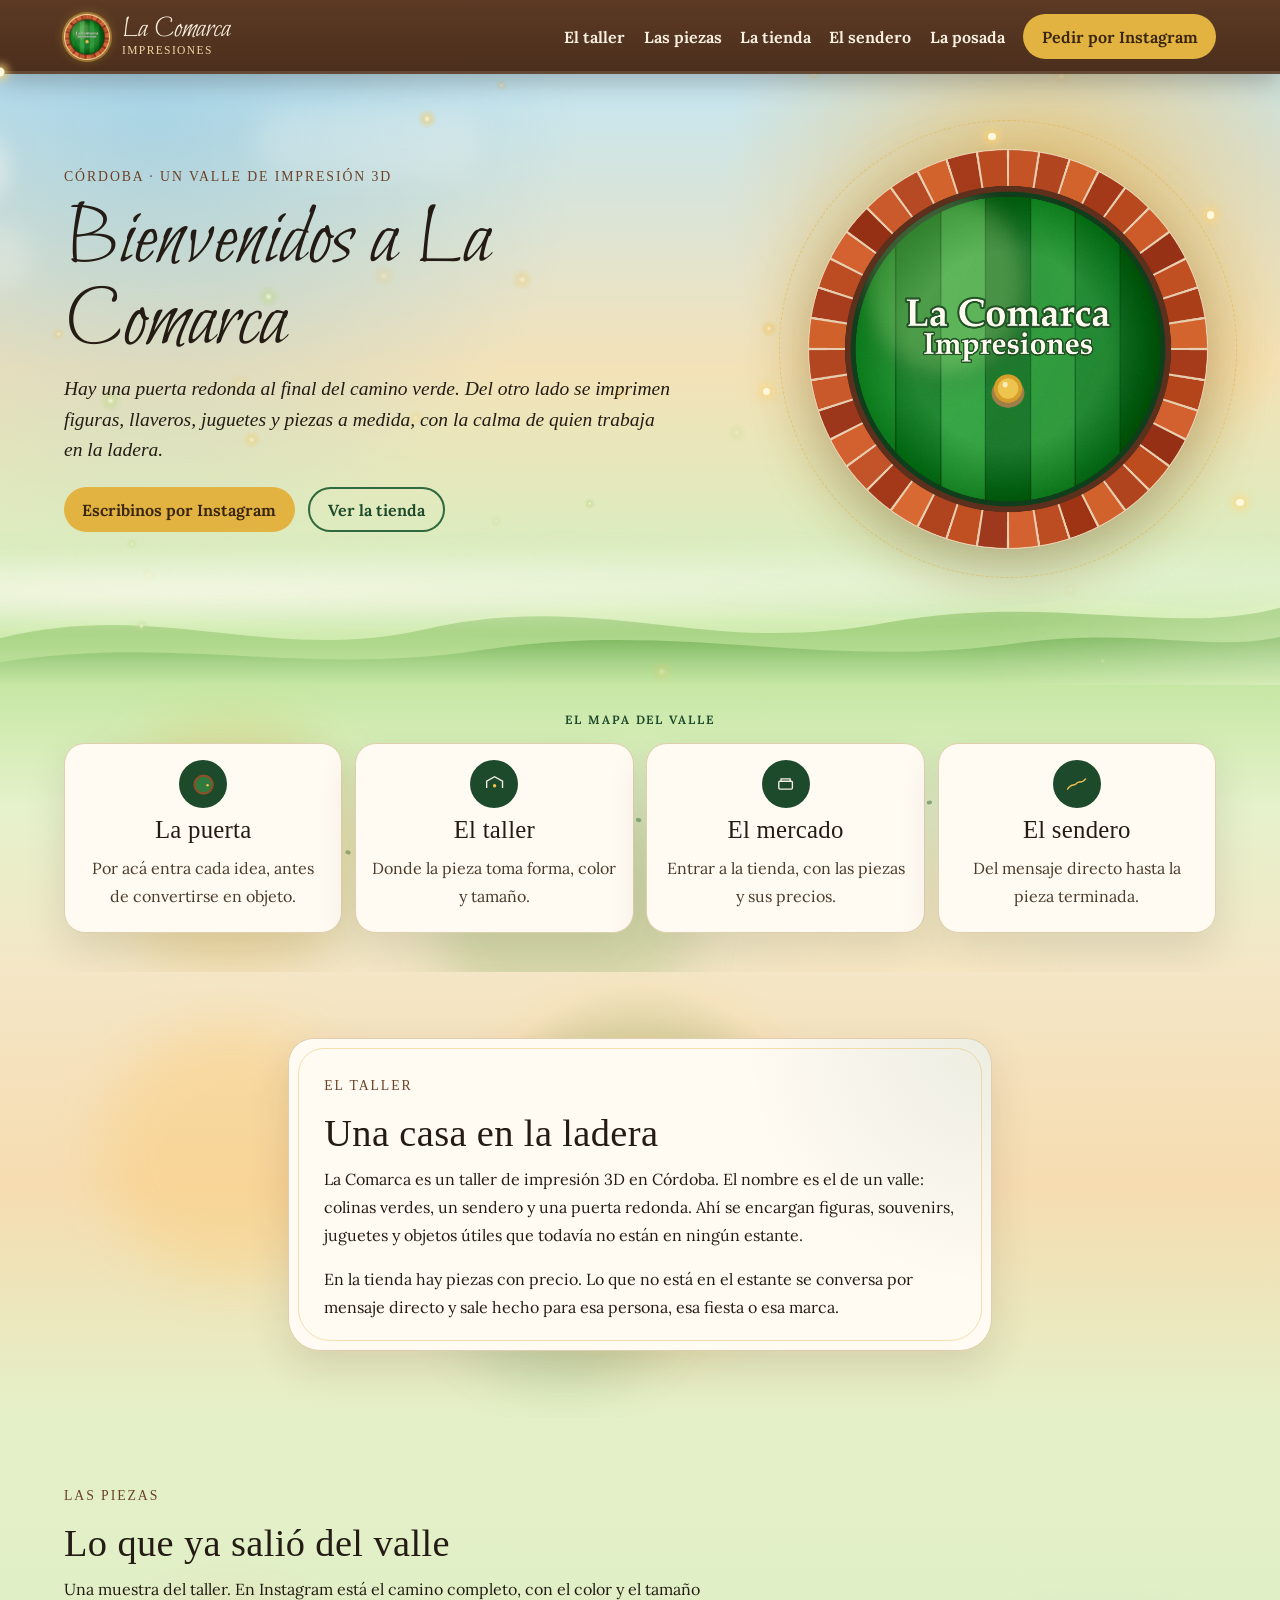
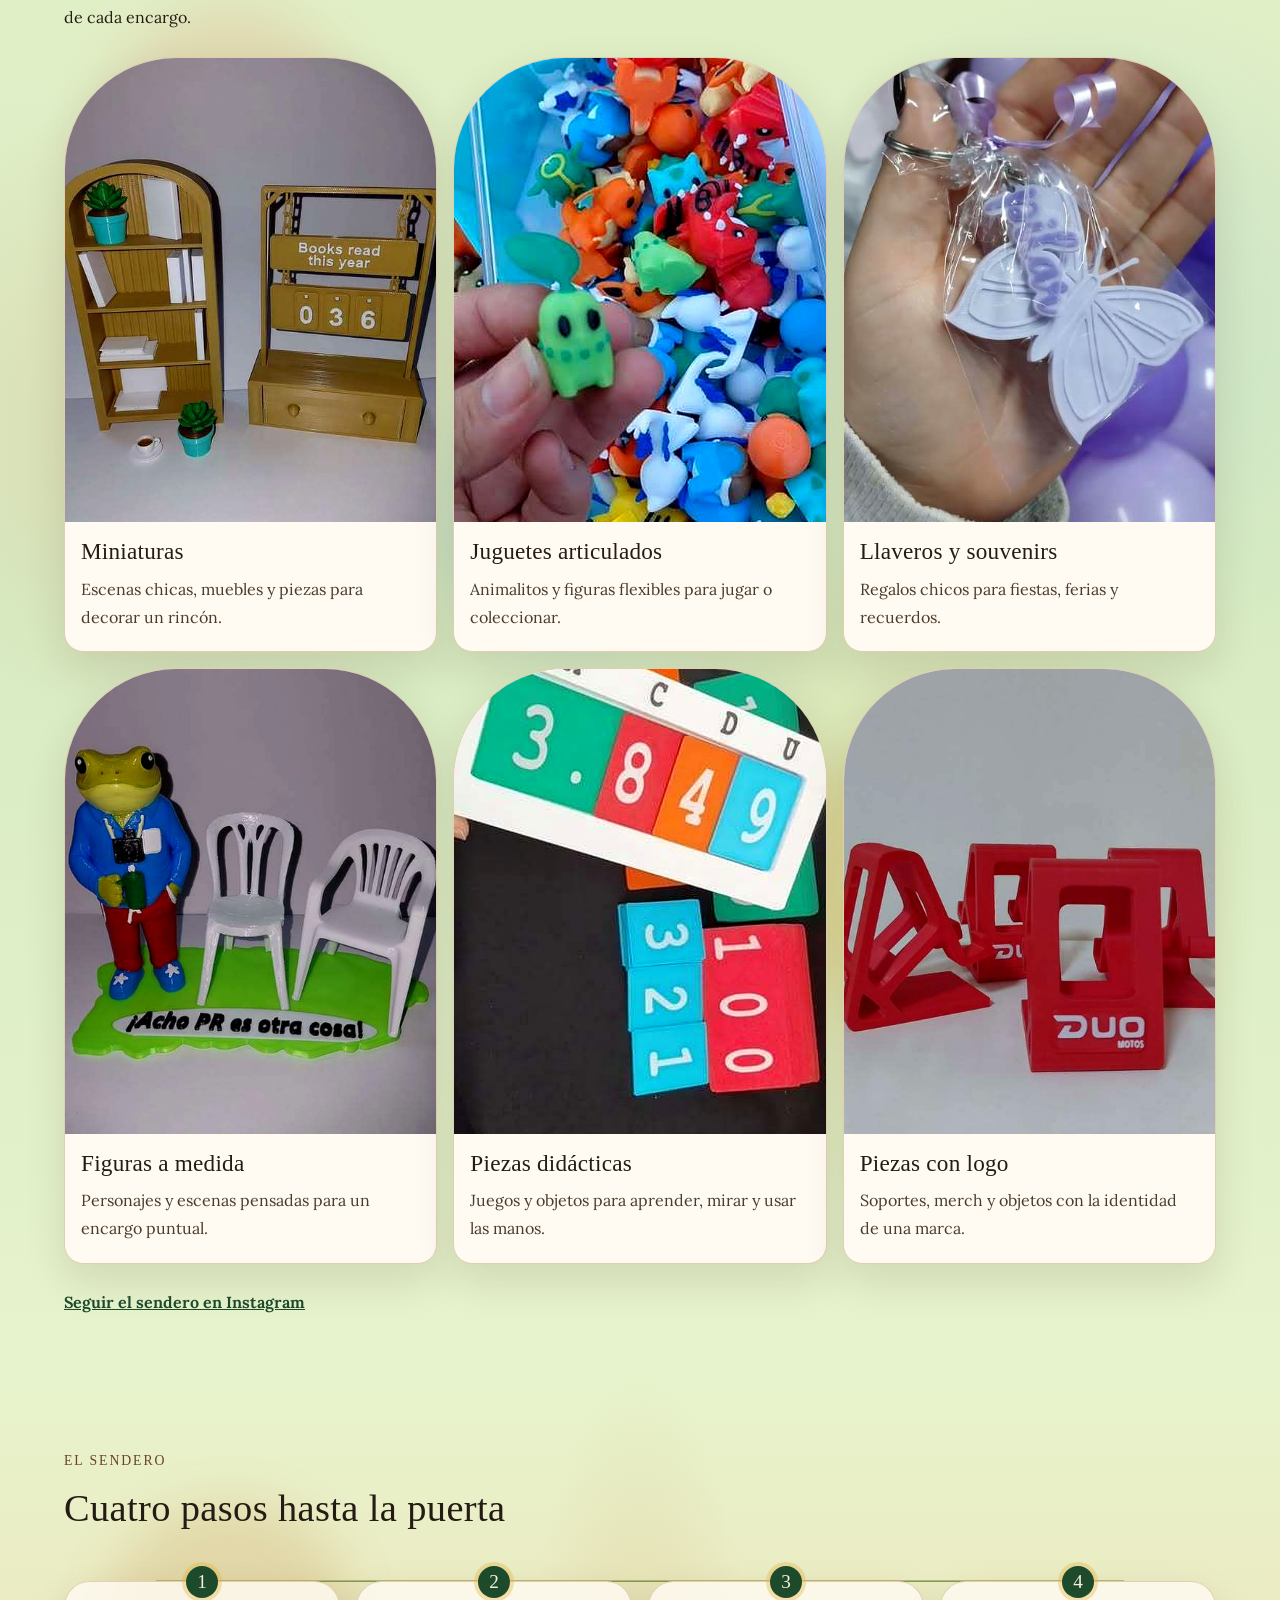
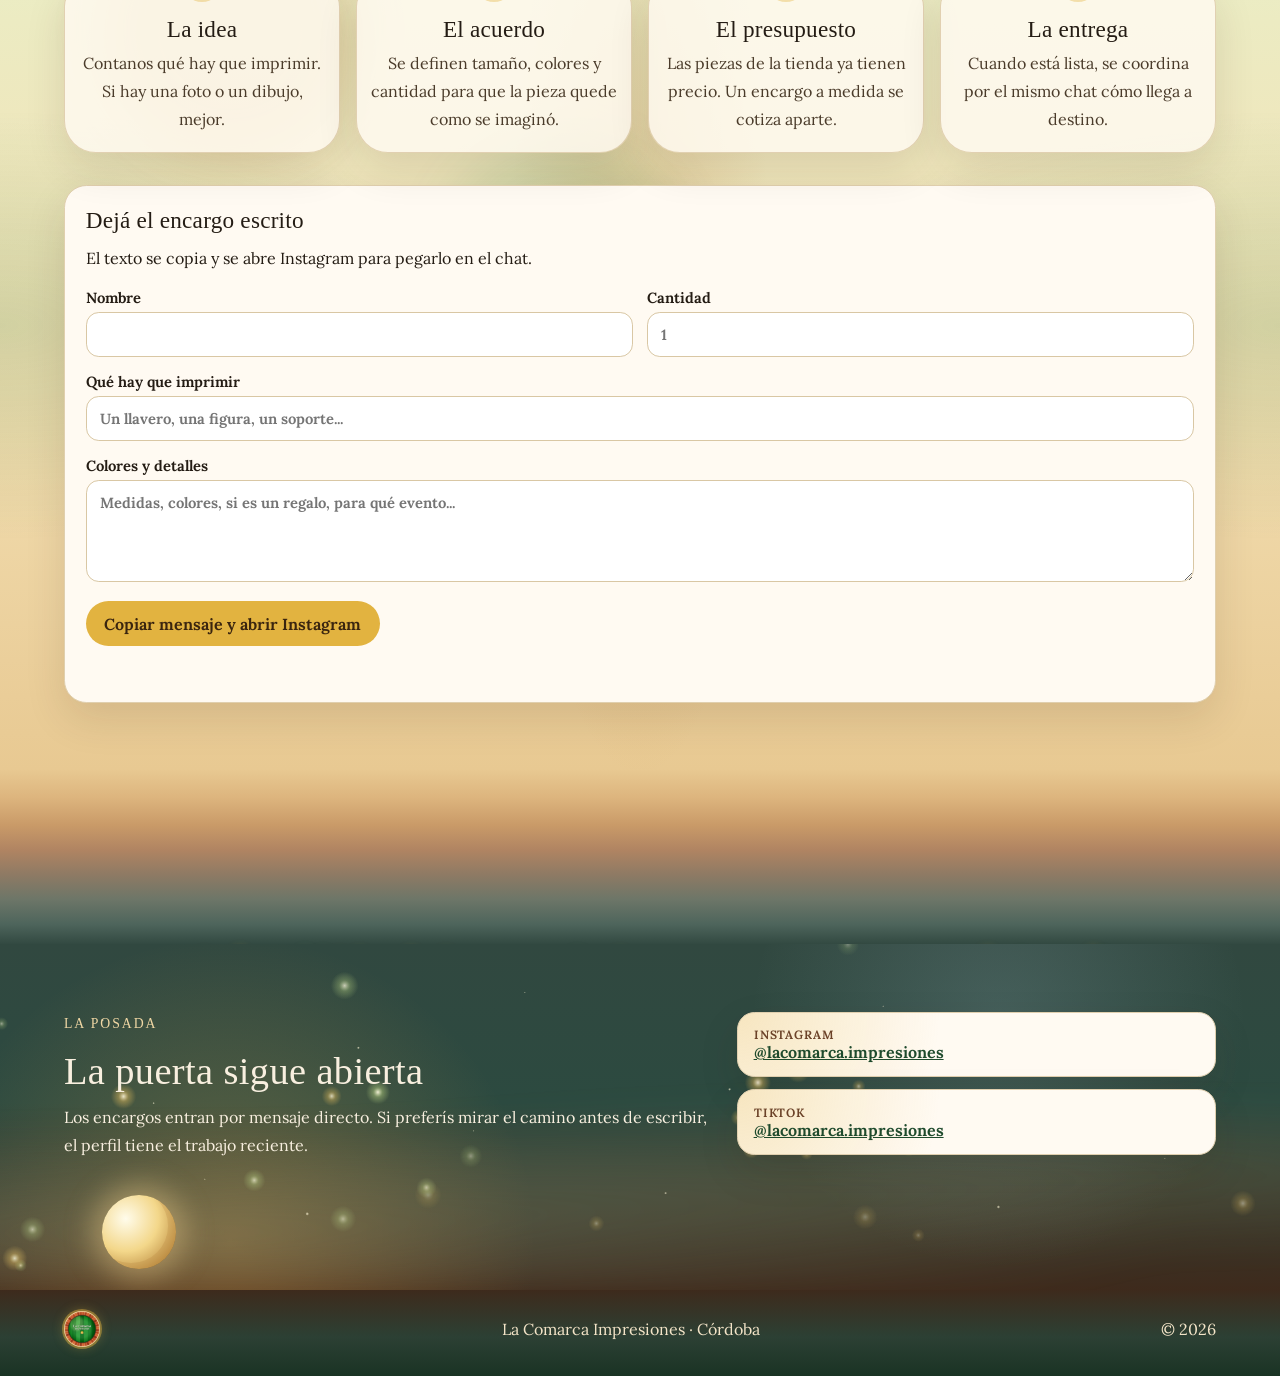
==== commit 6a27bdb3: "Separar la tienda pública del mostrador de precios. El cliente elige piezas y cantidades y el pedido" ====
--- a/index.html
+++ b/index.html
@@ -6,7 +6,7 @@
     <title>La Comarca Impresiones | Impresión 3D en Córdoba</title>
     <meta
       name="description"
-      content="La Comarca Impresiones: taller de impresión 3D en Córdoba. Figuras, llaveros, juguetes y piezas a medida. Pedidos por Instagram."
+      content="La Comarca Impresiones: taller de impresión 3D en Córdoba. Figuras, llaveros, juguetes, una tienda con precios y encargos a medida. Pedidos por Instagram."
     />
     <meta name="theme-color" content="#3f2918" />
     <meta property="og:title" content="La Comarca Impresiones" />
@@ -64,6 +64,7 @@
         <nav id="nav-principal" class="site-nav" aria-label="Principal">
           <a href="#taller">El taller</a>
           <a href="#piezas">Las piezas</a>
+          <a href="tienda.html">La tienda</a>
           <a href="#sendero">El sendero</a>
           <a href="#posada">La posada</a>
           <a class="nav-cta" href="https://ig.me/m/lacomarca.impresiones" target="_blank" rel="noopener">Pedir por Instagram</a>
@@ -98,7 +99,7 @@
             </p>
             <div class="hero-actions">
               <a class="button" href="https://ig.me/m/lacomarca.impresiones" target="_blank" rel="noopener">Escribinos por Instagram</a>
-              <a class="button button-ghost" href="#piezas">Ver las piezas</a>
+              <a class="button button-ghost" href="tienda.html">Ver la tienda</a>
             </div>
           </div>
           <div class="hero-mark reveal">
@@ -150,11 +151,13 @@
               <p>Donde la pieza toma forma, color y tamaño.</p>
             </li>
             <li>
-              <span class="place-icon" aria-hidden="true">
-                <svg viewBox="0 0 48 48"><rect x="12" y="18" width="24" height="14" rx="2" fill="none" stroke="#f6f0e4" stroke-width="2.4"/><path d="M16 18v-4h16v4" fill="none" stroke="#f6f0e4" stroke-width="2.4"/></svg>
-              </span>
-              <h2>El mercado</h2>
-              <p>Ferias, regalos, merch y encargos para una marca.</p>
+              <a class="place-link" href="tienda.html">
+                <span class="place-icon" aria-hidden="true">
+                  <svg viewBox="0 0 48 48"><rect x="12" y="18" width="24" height="14" rx="2" fill="none" stroke="#f6f0e4" stroke-width="2.4"/><path d="M16 18v-4h16v4" fill="none" stroke="#f6f0e4" stroke-width="2.4"/></svg>
+                </span>
+                <h2>El mercado</h2>
+                <p>Entrar a la tienda, con las piezas y sus precios.</p>
+              </a>
             </li>
             <li>
               <span class="place-icon" aria-hidden="true">
@@ -179,8 +182,9 @@
               todavía no están en ningún estante.
             </p>
             <p>
-              No hay catálogo cerrado. Cada trabajo se conversa por mensaje
-              directo y sale hecho para esa persona, esa fiesta o esa marca.
+              En la tienda hay piezas con precio. Lo que no está en el estante
+              se conversa por mensaje directo y sale hecho para esa persona,
+              esa fiesta o esa marca.
             </p>
           </article>
         </div>
@@ -275,7 +279,7 @@
             </li>
             <li>
               <h3>El presupuesto</h3>
-              <p>Cada trabajo se cotiza aparte. No hay un precio único publicado.</p>
+              <p>Las piezas de la tienda ya tienen precio. Un encargo a medida se cotiza aparte.</p>
             </li>
             <li>
               <h3>La entrega</h3>
--- a/css/styles.css
+++ b/css/styles.css
@@ -174,11 +174,19 @@
   color: #f8efdf;
   text-decoration: none;
   font-weight: 650;
+  white-space: nowrap;
 }
 
 .site-nav a:hover,
-.site-nav a:focus-visible {
+.site-nav a:focus-visible,
+.site-nav a[aria-current="page"] {
   color: var(--gold);
+}
+
+.place-link {
+  display: block;
+  color: inherit;
+  text-decoration: none;
 }
 
 .nav-cta,
@@ -1484,7 +1492,11 @@
   }
 }
 
-@media (max-width: 799px) {
+[hidden] {
+  display: none !important;
+}
+
+@media (max-width: 1080px) {
   .menu-toggle {
     display: inline-flex;
   }
@@ -1554,3 +1566,366 @@
     animation: none !important;
   }
 }
+
+#tienda {
+  margin-top: -1px;
+  background:
+    radial-gradient(ellipse at 50% 16%, rgba(226, 179, 64, 0.36), transparent 34%),
+    radial-gradient(ellipse at 10% 72%, rgba(139, 78, 36, 0.14), transparent 28%),
+    radial-gradient(ellipse at 90% 68%, rgba(47, 106, 62, 0.14), transparent 28%),
+    linear-gradient(180deg, #e7f3cc 0%, #f8e7c4 42%, #f3dcb0 68%, #e7f3cc 100%);
+}
+
+#tienda.pagina-tienda {
+  min-height: calc(100vh - 8.5rem);
+  margin-top: 0;
+  background:
+    radial-gradient(ellipse at 50% 0%, rgba(226, 179, 64, 0.34), transparent 32%),
+    radial-gradient(ellipse at 12% 80%, rgba(139, 78, 36, 0.12), transparent 28%),
+    radial-gradient(ellipse at 88% 70%, rgba(47, 106, 62, 0.12), transparent 26%),
+    linear-gradient(180deg, #f8e7c4 0%, #f4ead8 55%, #e7f0d4 100%);
+}
+
+.estante {
+  display: grid;
+  gap: 1rem;
+}
+
+.tienda-espera,
+.tienda-vacia {
+  grid-column: 1 / -1;
+  margin: 0;
+  padding: 1.3rem 1.2rem;
+  border: 1px dashed rgba(176, 132, 72, 0.7);
+  border-radius: 1.3rem;
+  background: rgba(255, 250, 242, 0.78);
+}
+
+.pieza {
+  display: flex;
+  flex-direction: column;
+  min-width: 0;
+  background: var(--paper);
+  border: 1px solid var(--line);
+  border-radius: 1.5rem 1.5rem 1.1rem 1.1rem;
+  overflow: hidden;
+  box-shadow: var(--shadow);
+}
+
+.pieza img,
+.pieza-hueco {
+  width: 100%;
+  aspect-ratio: 4 / 3;
+  object-fit: cover;
+  background: #efe4cf;
+}
+
+.pieza-hueco {
+  display: grid;
+  place-items: center;
+  background:
+    radial-gradient(circle at 50% 120%, rgba(226, 179, 64, 0.35), transparent 46%),
+    linear-gradient(#f6ead2, #ead7b4);
+}
+
+.pieza-hueco span {
+  position: relative;
+  width: 3.4rem;
+  height: 4.5rem;
+  border-radius: 3.4rem 3.4rem 0.35rem 0.35rem;
+  background: linear-gradient(#3d8a50, #24643a);
+  box-shadow: inset -8px 0 0 rgba(0, 0, 0, 0.08), 0 8px 16px rgba(56, 32, 14, 0.16);
+}
+
+.pieza-hueco span::after {
+  content: "";
+  position: absolute;
+  right: 0.55rem;
+  top: 52%;
+  width: 0.42rem;
+  height: 0.42rem;
+  border-radius: 50%;
+  background: var(--gold);
+}
+
+.pieza-cuerpo {
+  display: flex;
+  flex-direction: column;
+  gap: 0.35rem;
+  flex: 1;
+  padding: 0.95rem 1rem 1.05rem;
+}
+
+.pieza-cuerpo h3 {
+  margin-bottom: 0;
+}
+
+.pieza-nota {
+  margin: 0;
+  color: var(--ink-soft);
+}
+
+.precio {
+  margin: 0.2rem 0 0.55rem;
+  font-family: "IM Fell English", Palatino, serif;
+  font-size: 1.7rem;
+  line-height: 1;
+  color: var(--moss-deep);
+}
+
+.pieza .button {
+  width: 100%;
+  margin-top: auto;
+}
+
+.balda {
+  height: 0.65rem;
+  margin-top: 0.85rem;
+  border-radius: 0.35rem;
+  background: linear-gradient(#a56b3c, #6a4124 55%, #4a2e1c);
+  box-shadow: 0 10px 16px rgba(56, 32, 14, 0.16);
+}
+
+.uso-interno {
+  margin: 0 0 1rem;
+  padding: 0.75rem 1rem;
+  border-radius: 999px;
+  background: var(--wood);
+  color: #f8efdf;
+  font-weight: 650;
+}
+
+.cantidad {
+  display: flex;
+  align-items: center;
+  gap: 0.35rem;
+}
+
+.cantidad button,
+.pedido .quitar {
+  width: 2.1rem;
+  height: 2.1rem;
+  border: 1px solid var(--line);
+  border-radius: 50%;
+  background: var(--paper);
+  color: var(--ink);
+  font: inherit;
+  font-weight: 700;
+  cursor: pointer;
+}
+
+.cantidad input {
+  width: 3rem;
+  padding: 0.35rem 0.2rem;
+  text-align: center;
+}
+
+.pedido {
+  margin-top: 1.4rem;
+  padding: 1.2rem 1.1rem 1rem;
+  border-radius: 1.4rem;
+  background: rgba(255, 250, 242, 0.92);
+  border: 1px solid var(--line);
+  box-shadow: var(--shadow);
+}
+
+.pedido h3 {
+  margin-bottom: 0.8rem;
+}
+
+#pedido-lineas {
+  list-style: none;
+  margin: 0 0 1rem;
+  padding: 0;
+  display: grid;
+  gap: 0.7rem;
+}
+
+#pedido-lineas li {
+  display: grid;
+  grid-template-columns: 1fr auto;
+  gap: 0.35rem 0.8rem;
+  align-items: center;
+  padding-bottom: 0.7rem;
+  border-bottom: 1px solid var(--line);
+}
+
+#pedido-lineas strong,
+#pedido-lineas span {
+  display: block;
+}
+
+#pedido-lineas span {
+  color: var(--ink-soft);
+  font-size: 0.92rem;
+}
+
+.pedido .quitar {
+  width: auto;
+  height: auto;
+  min-height: 2.1rem;
+  padding: 0.2rem 0.75rem;
+  border-radius: 999px;
+  color: #7a2e16;
+}
+
+.pedido-total {
+  margin: 0.2rem 0 0.9rem;
+  font-family: "IM Fell English", Palatino, serif;
+  font-size: 1.7rem;
+  color: var(--moss-deep);
+}
+
+.pedido-fijo {
+  position: fixed;
+  z-index: 18;
+  left: 0.7rem;
+  right: 0.7rem;
+  bottom: 0.7rem;
+  display: flex;
+  align-items: center;
+  justify-content: space-between;
+  gap: 0.8rem;
+  padding: 0.7rem 0.7rem 0.7rem 1rem;
+  border-radius: 999px;
+  background: var(--wood);
+  color: #f8efdf;
+  box-shadow: 0 12px 28px rgba(36, 18, 8, 0.28);
+}
+
+.pedido-fijo a {
+  display: inline-flex;
+  align-items: center;
+  min-height: 2.4rem;
+  padding: 0.3rem 0.9rem;
+  border-radius: 999px;
+  background: var(--gold);
+  color: #3a250f;
+  text-decoration: none;
+  font-weight: 700;
+}
+
+body:has(#pedido-fijo:not([hidden])) {
+  padding-bottom: 5rem;
+}
+
+@media (min-width: 800px) {
+  #pedido-lineas li {
+    grid-template-columns: 1fr auto auto auto;
+  }
+
+  .pedido-fijo {
+    display: none !important;
+  }
+
+  body:has(#pedido-fijo:not([hidden])) {
+    padding-bottom: 0;
+  }
+}
+
+.mostrador {
+  min-height: calc(100vh - 8rem);
+  background:
+    radial-gradient(ellipse at 50% 0%, rgba(226, 179, 64, 0.32), transparent 36%),
+    linear-gradient(180deg, #f8e7c4 0%, #f4ead8 40%, #e7f3cc 100%);
+}
+
+#form-clave label {
+  margin: 0.9rem 0 1rem;
+}
+
+#form-producto .button + .button {
+  margin-left: 0.55rem;
+}
+
+.mostrador-aviso {
+  margin: 0 0 1rem;
+  padding: 0.85rem 1rem;
+  border-radius: 1rem;
+  background: rgba(255, 250, 242, 0.86);
+  border: 1px solid var(--line);
+}
+
+.lista-cargada {
+  display: grid;
+  gap: 0.8rem;
+  margin-top: 1.4rem;
+}
+
+.fila-producto {
+  display: grid;
+  grid-template-columns: 4.5rem 1fr;
+  gap: 0.8rem;
+  align-items: center;
+  padding: 0.7rem;
+  border-radius: 1.1rem;
+  background: rgba(255, 250, 242, 0.9);
+  border: 1px solid var(--line);
+}
+
+.fila-producto img,
+.fila-mini {
+  width: 4.5rem;
+  height: 4.5rem;
+  border-radius: 0.8rem;
+  object-fit: cover;
+  background: #efe4cf;
+}
+
+.fila-mini {
+  display: grid;
+  place-items: center;
+}
+
+.fila-mini span {
+  width: 1.4rem;
+  height: 1.9rem;
+  border-radius: 1.4rem 1.4rem 0.15rem 0.15rem;
+  background: #2f6a3e;
+}
+
+.fila-acciones {
+  display: flex;
+  flex-wrap: wrap;
+  gap: 0.45rem;
+  margin-top: 0.45rem;
+}
+
+.fila-acciones button {
+  min-height: 2.2rem;
+  padding: 0.3rem 0.8rem;
+  border-radius: 999px;
+  border: 1px solid var(--line);
+  background: var(--paper);
+  color: var(--ink);
+  font: inherit;
+  font-weight: 650;
+  cursor: pointer;
+}
+
+.fila-acciones .quitar {
+  color: #7a2e16;
+}
+
+.precio-fila {
+  margin: 0;
+  font-family: "IM Fell English", Palatino, serif;
+  font-size: 1.35rem;
+  color: var(--moss-deep);
+}
+
+@media (min-width: 700px) {
+  .estante {
+    grid-template-columns: 1fr 1fr;
+  }
+}
+
+@media (min-width: 980px) {
+  .estante {
+    grid-template-columns: repeat(3, 1fr);
+  }
+
+  .lista-cargada {
+    grid-template-columns: 1fr 1fr;
+  }
+}
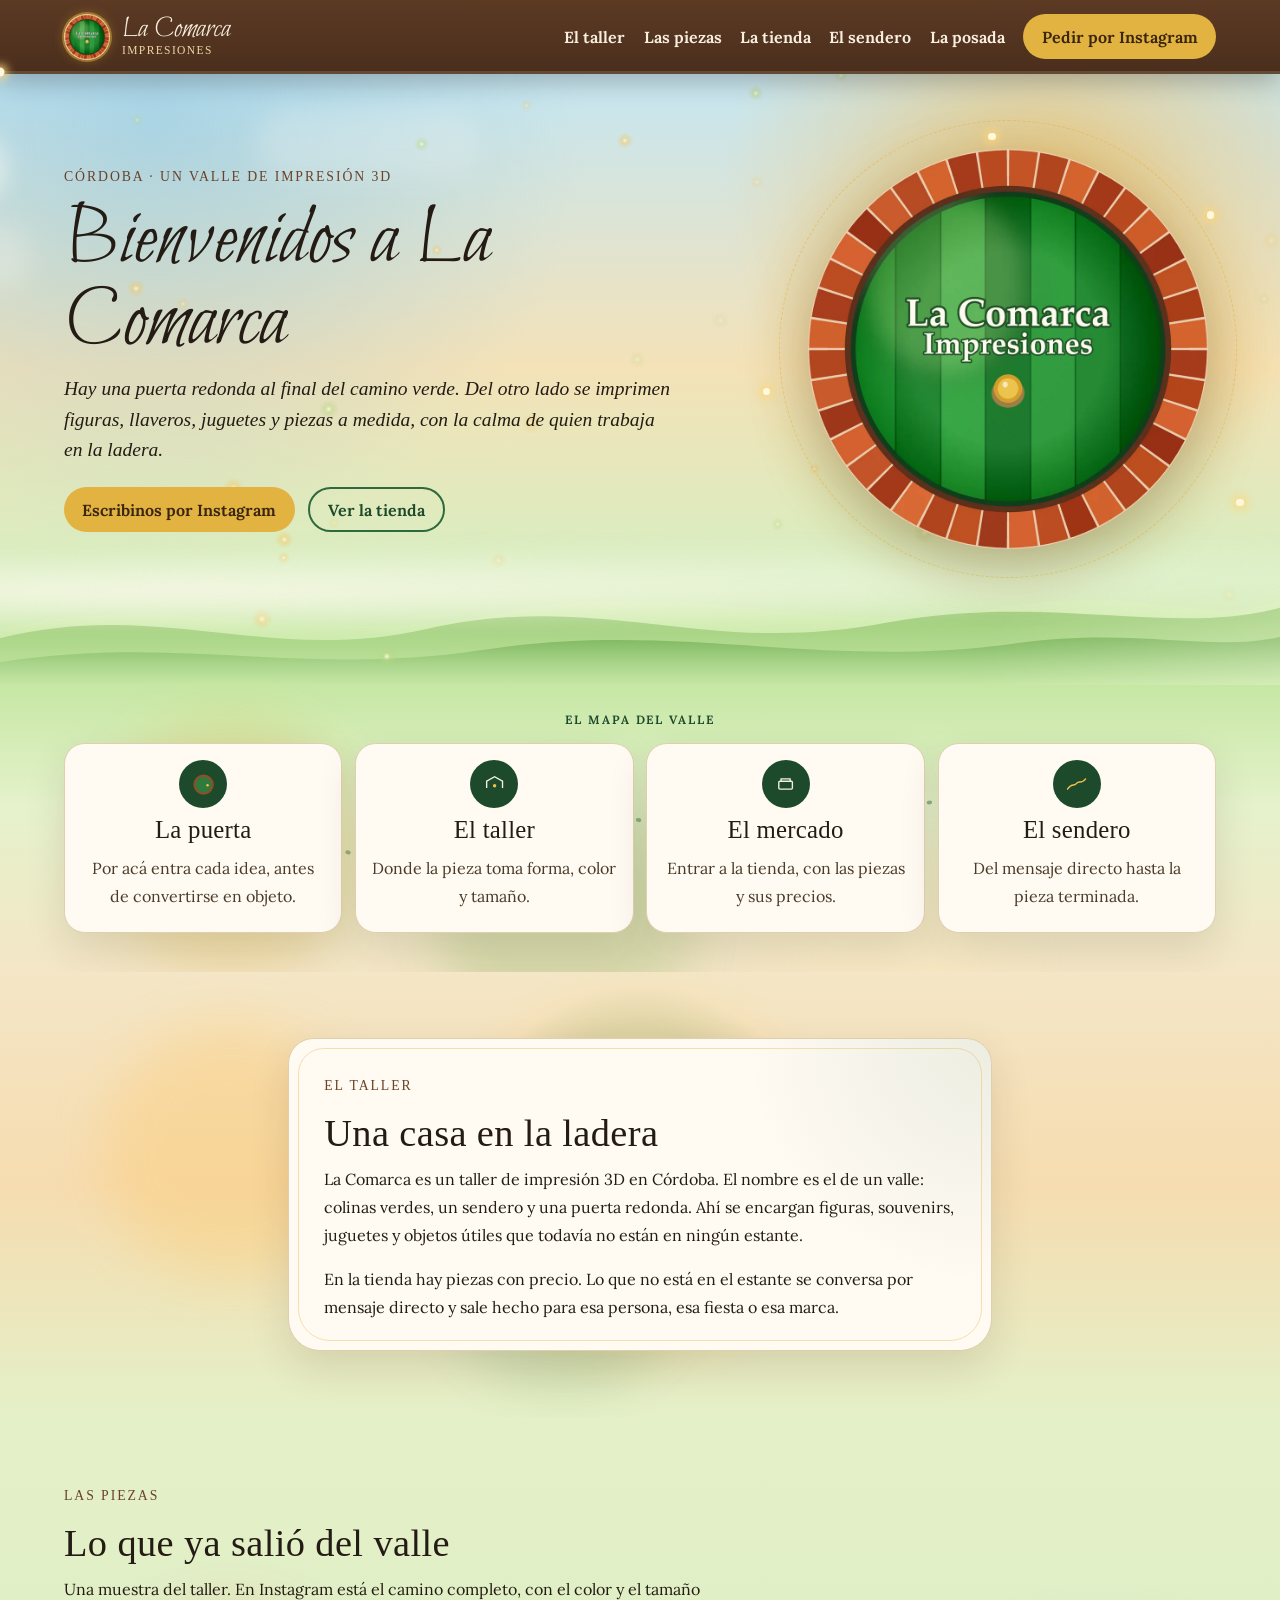
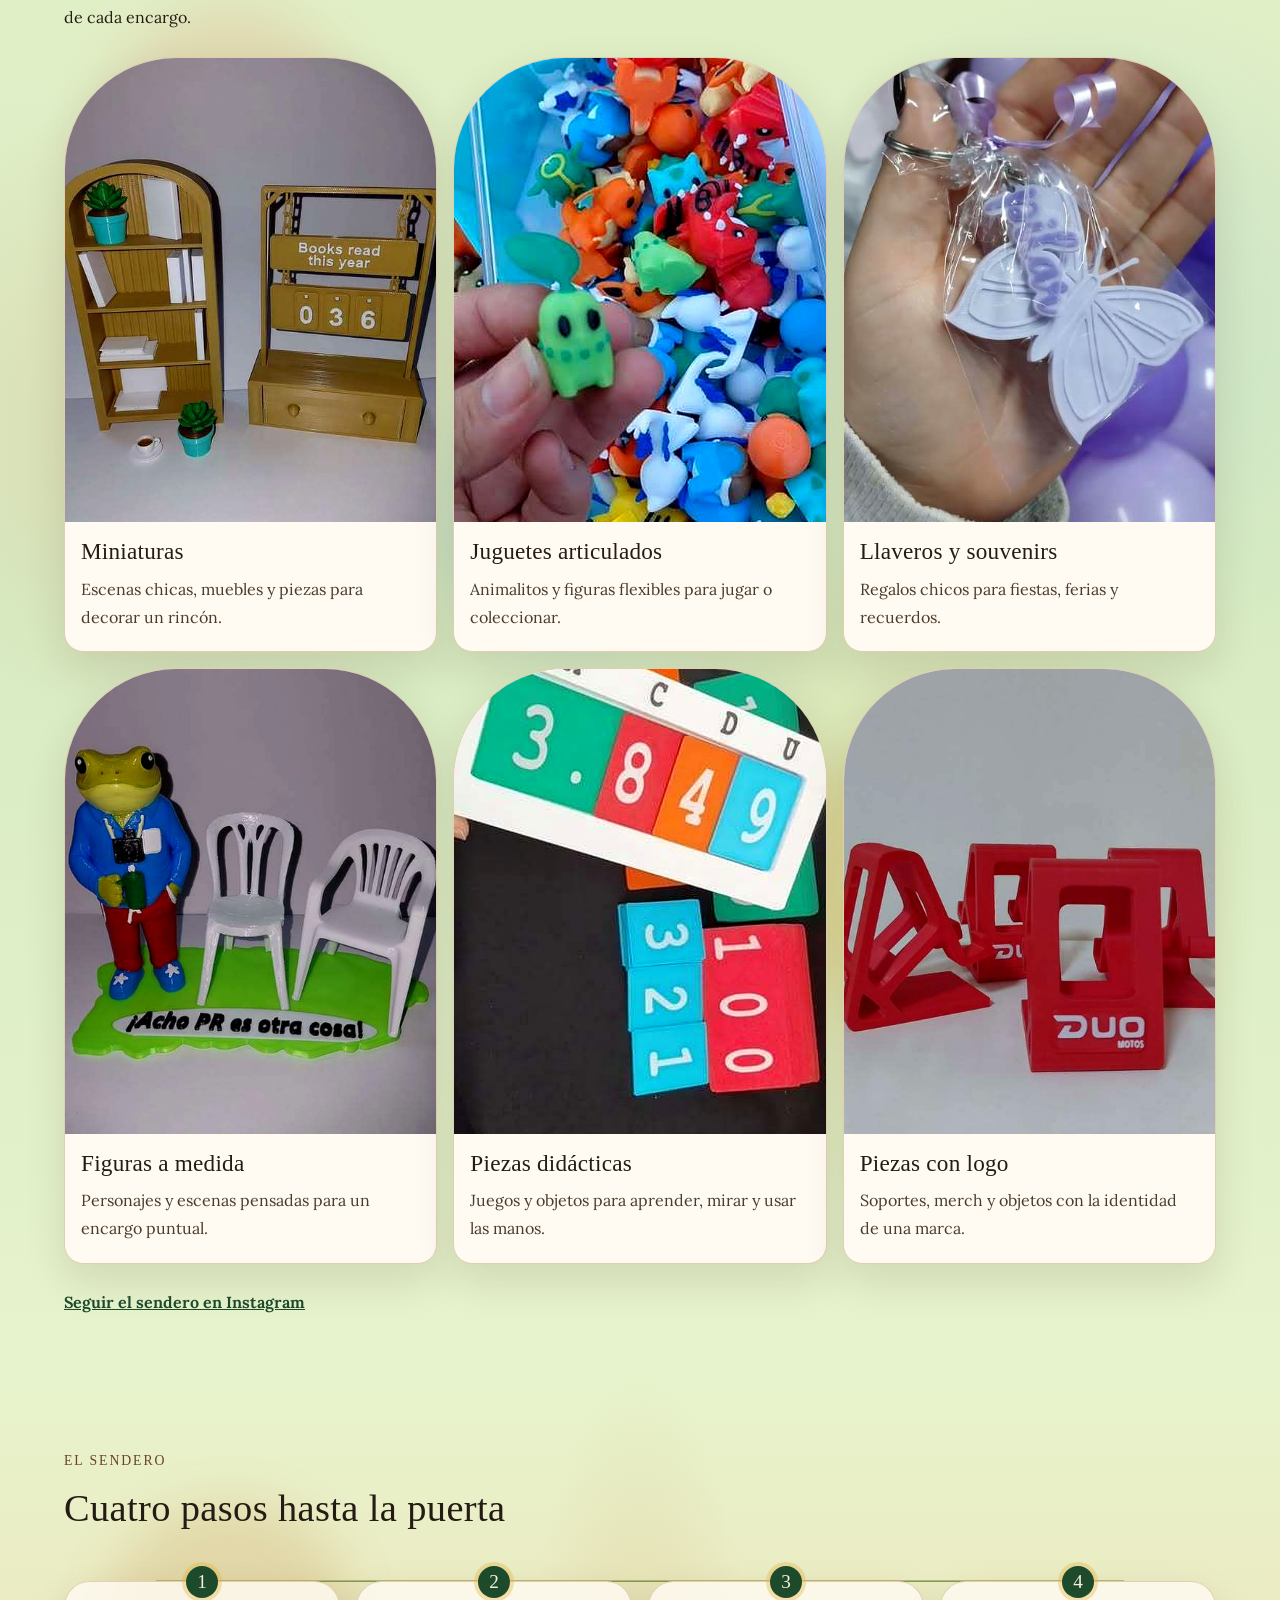
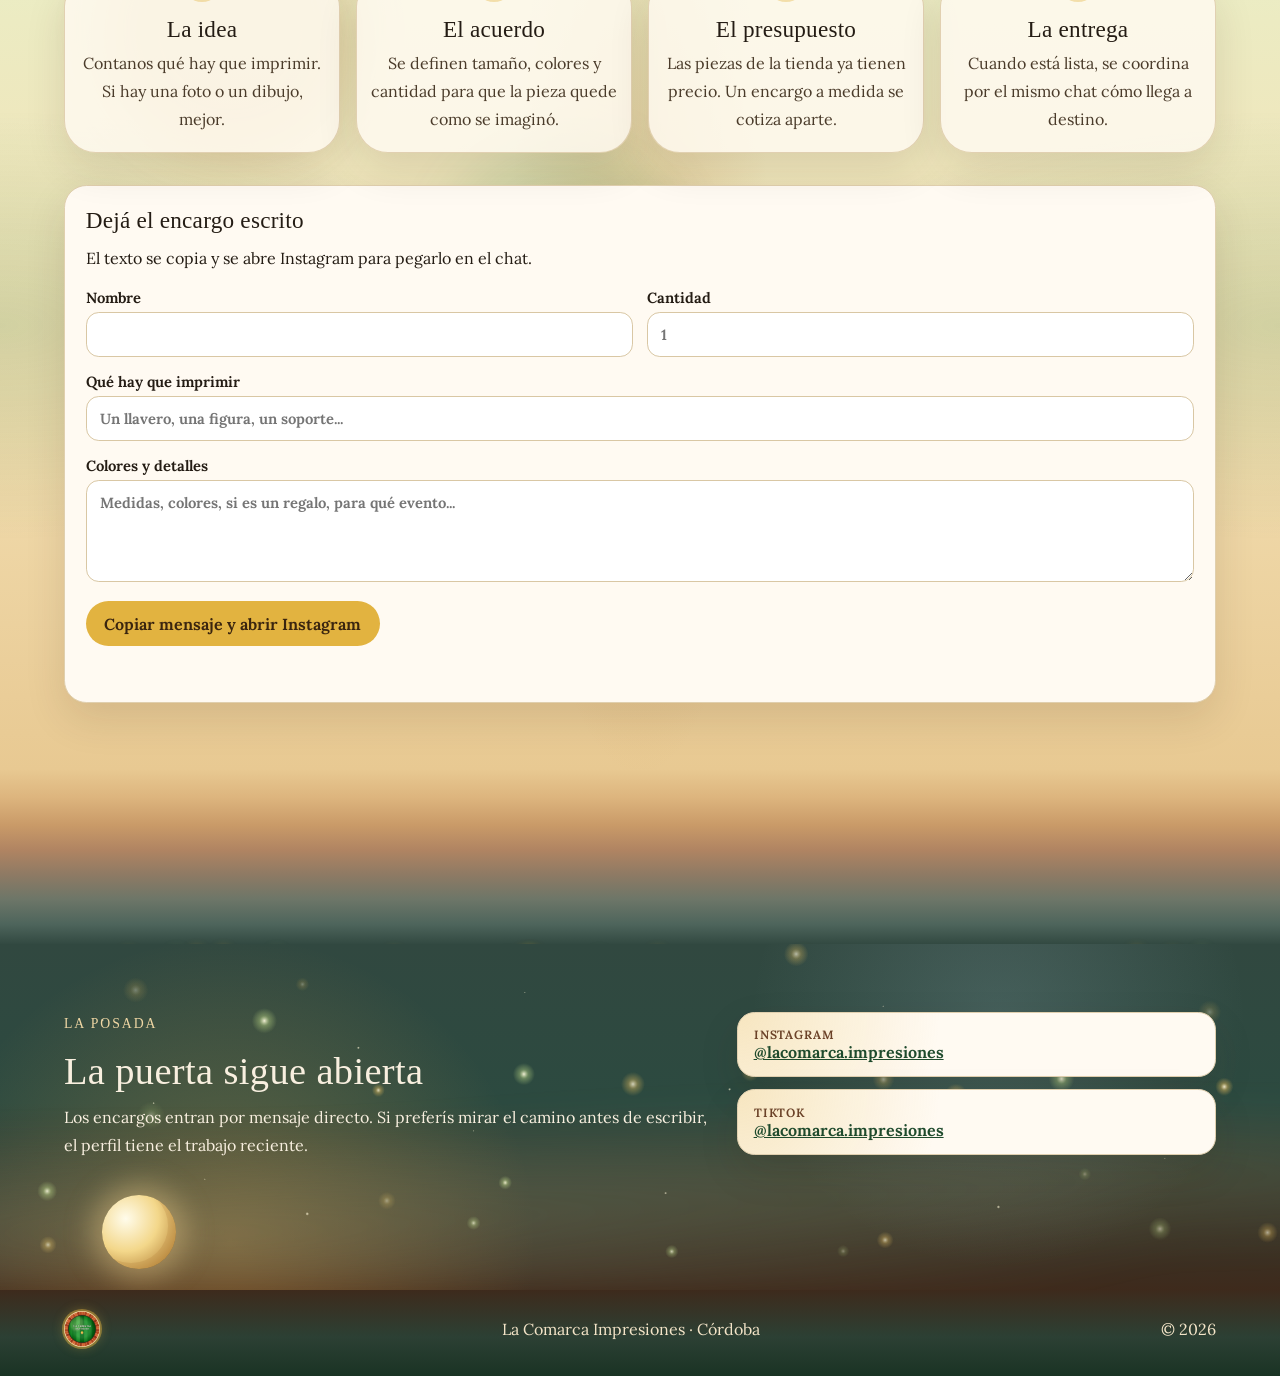
==== commit ca5e8e39: "Dejar el sitio listo para colgarlo de un dominio. El logo carga mucho más liviano, una dirección ine" ====
--- a/index.html
+++ b/index.html
@@ -16,7 +16,7 @@
     />
     <meta property="og:type" content="website" />
     <meta property="og:locale" content="es_AR" />
-    <link rel="icon" href="assets/logo.png" type="image/png" />
+    <link rel="icon" href="assets/favicon.png" type="image/png" />
     <link rel="preconnect" href="https://fonts.googleapis.com" />
     <link rel="preconnect" href="https://fonts.gstatic.com" crossorigin />
     <link
@@ -51,7 +51,7 @@
     <header class="site-header">
       <div class="header-inner">
         <a class="brand" href="#inicio">
-          <img src="assets/logo.png" alt="" width="46" height="46" />
+          <img src="assets/logo.webp" alt="" width="46" height="46" />
           <span>
             <strong>La Comarca</strong>
             <small>Impresiones</small>
@@ -105,7 +105,7 @@
           <div class="hero-mark reveal">
             <span class="halo" aria-hidden="true"></span>
             <span class="orbit" aria-hidden="true"><i></i><i></i><i></i><i></i></span>
-            <img src="assets/logo.png" alt="Puerta redonda de La Comarca Impresiones" width="1600" height="1600" fetchpriority="high" />
+            <img src="assets/logo.webp" alt="Puerta redonda de La Comarca Impresiones" width="960" height="960" fetchpriority="high" />
           </div>
         </div>
         <div class="bruma" aria-hidden="true"></div>
@@ -347,7 +347,7 @@
 
     <footer class="site-footer">
       <div class="footer-inner">
-        <img src="assets/logo.png" alt="" width="1600" height="1600" />
+        <img src="assets/logo.webp" alt="" width="960" height="960" />
         <p>La Comarca Impresiones · Córdoba</p>
         <p>© 2026</p>
       </div>
--- a/css/styles.css
+++ b/css/styles.css
@@ -206,6 +206,11 @@
   font-weight: 650;
 }
 
+.button:disabled {
+  opacity: 0.45;
+  cursor: not-allowed;
+}
+
 .button:hover,
 .nav-cta:hover {
   background: #f0c85d;
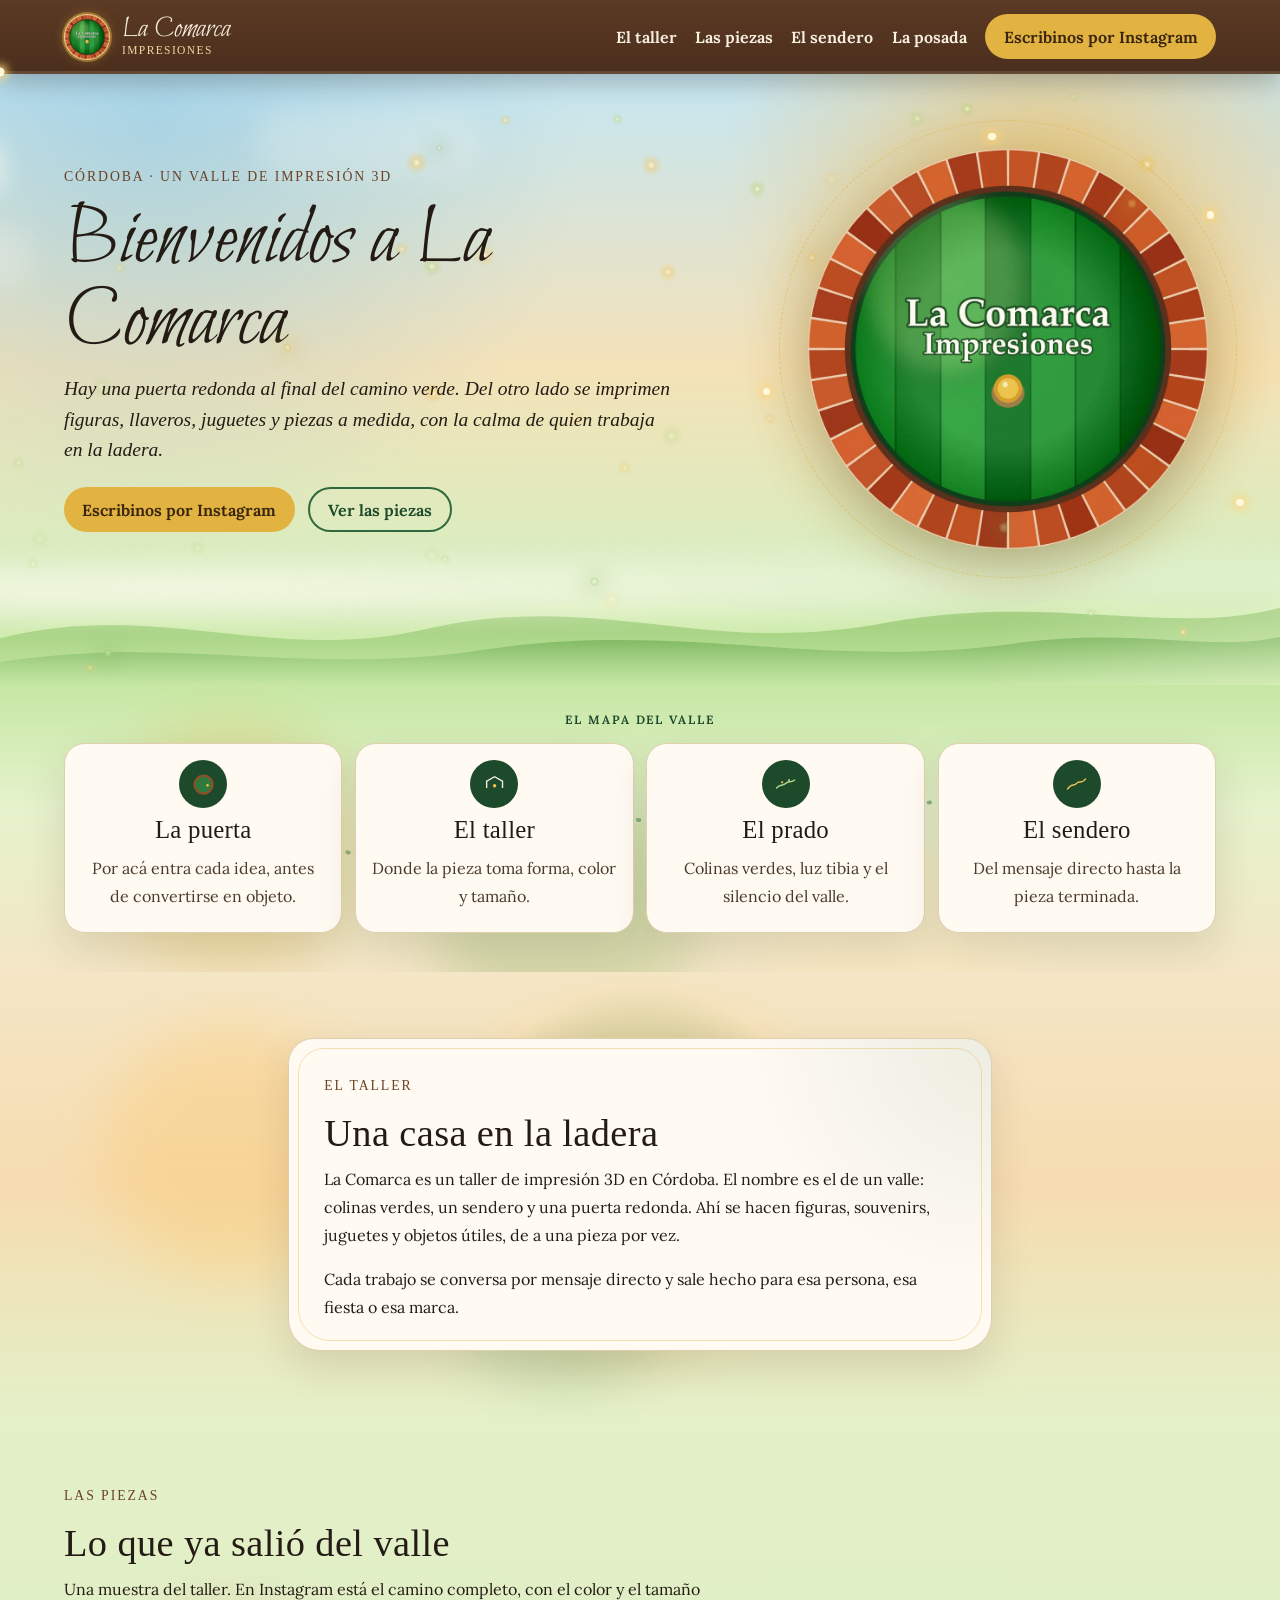
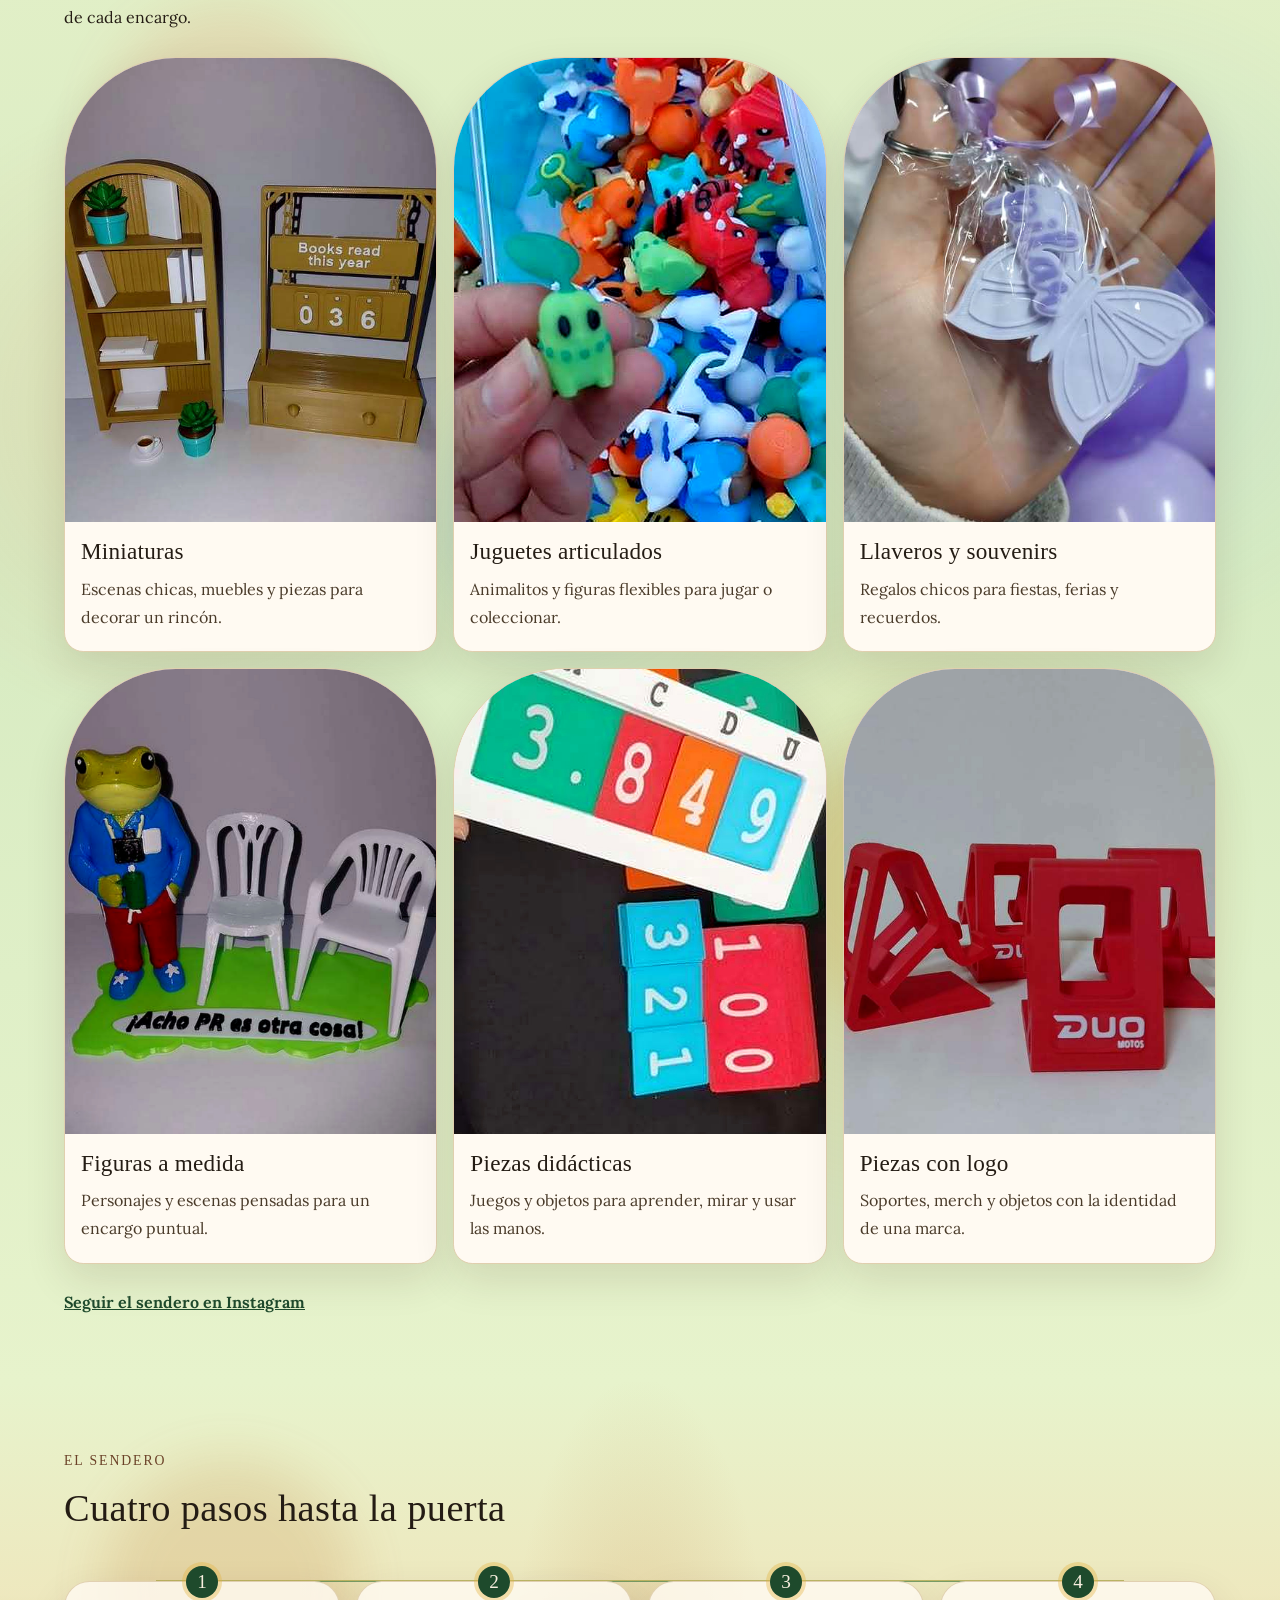
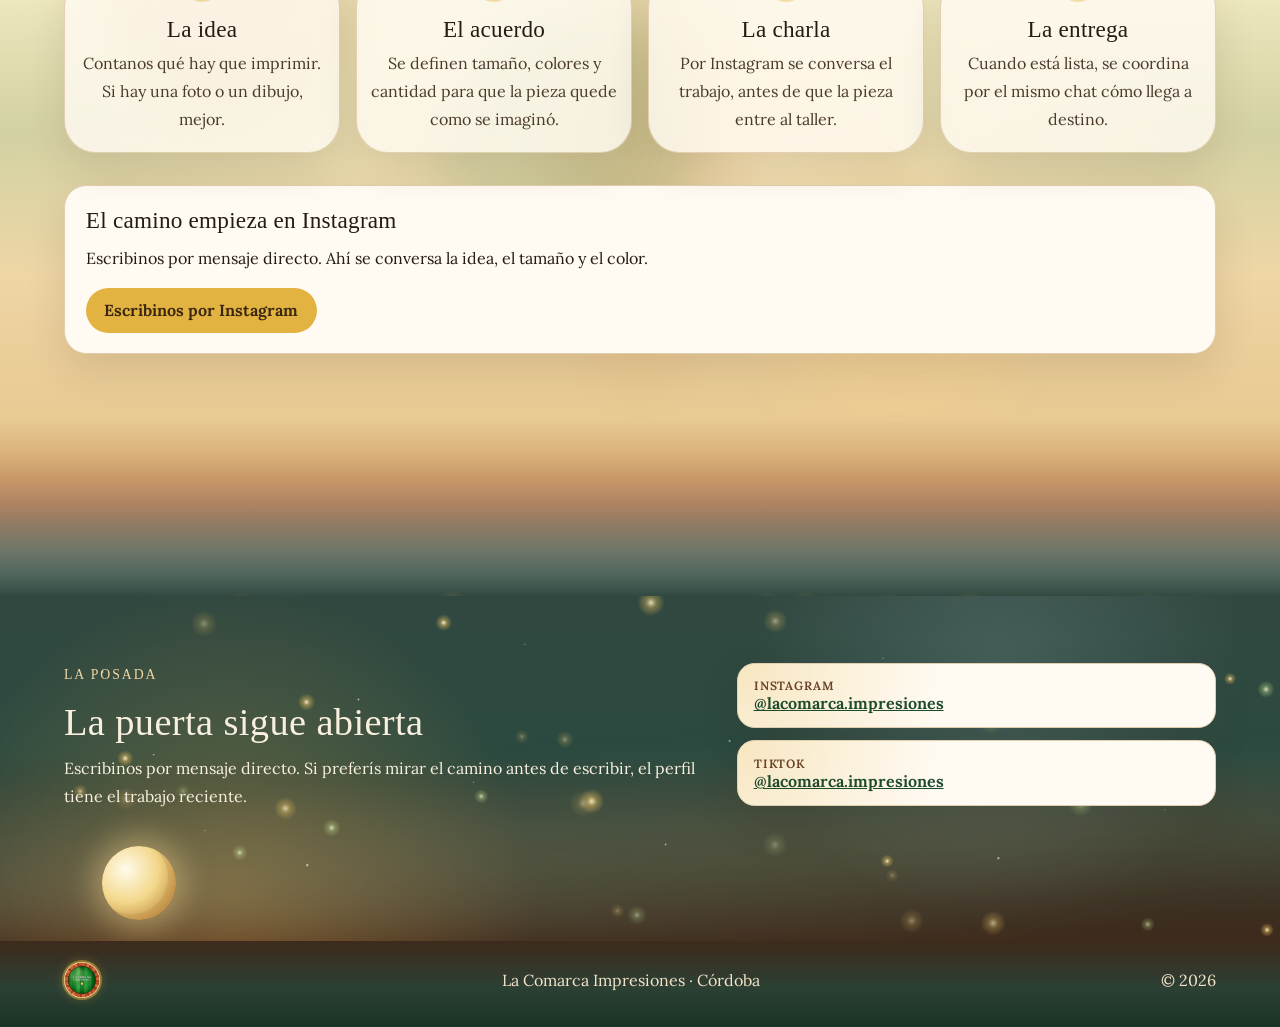
==== commit 8b734e4d: "Dejar la página pública como presentación del taller, lista para el dominio. Co-authored-by: Cursor " ====
--- a/index.html
+++ b/index.html
@@ -6,7 +6,7 @@
     <title>La Comarca Impresiones | Impresión 3D en Córdoba</title>
     <meta
       name="description"
-      content="La Comarca Impresiones: taller de impresión 3D en Córdoba. Figuras, llaveros, juguetes, una tienda con precios y encargos a medida. Pedidos por Instagram."
+      content="La Comarca Impresiones: taller de impresión 3D en Córdoba. Figuras, llaveros, juguetes y piezas a medida. Escribinos por Instagram."
     />
     <meta name="theme-color" content="#3f2918" />
     <meta property="og:title" content="La Comarca Impresiones" />
@@ -47,6 +47,9 @@
   </head>
   <body>
     <a class="skip" href="#contenido">Saltar al contenido</a>
+    <div class="luces-prado" aria-hidden="true">
+      <span></span><span></span><span></span><span></span><span></span><span></span><span></span>
+    </div>
 
     <header class="site-header">
       <div class="header-inner">
@@ -64,10 +67,9 @@
         <nav id="nav-principal" class="site-nav" aria-label="Principal">
           <a href="#taller">El taller</a>
           <a href="#piezas">Las piezas</a>
-          <a href="tienda.html">La tienda</a>
           <a href="#sendero">El sendero</a>
           <a href="#posada">La posada</a>
-          <a class="nav-cta" href="https://ig.me/m/lacomarca.impresiones" target="_blank" rel="noopener">Pedir por Instagram</a>
+          <a class="nav-cta" href="https://ig.me/m/lacomarca.impresiones" target="_blank" rel="noopener">Escribinos por Instagram</a>
         </nav>
       </div>
       <div class="sendero-luz" aria-hidden="true">
@@ -99,7 +101,7 @@
             </p>
             <div class="hero-actions">
               <a class="button" href="https://ig.me/m/lacomarca.impresiones" target="_blank" rel="noopener">Escribinos por Instagram</a>
-              <a class="button button-ghost" href="tienda.html">Ver la tienda</a>
+              <a class="button button-ghost" href="#piezas">Ver las piezas</a>
             </div>
           </div>
           <div class="hero-mark reveal">
@@ -151,13 +153,11 @@
               <p>Donde la pieza toma forma, color y tamaño.</p>
             </li>
             <li>
-              <a class="place-link" href="tienda.html">
-                <span class="place-icon" aria-hidden="true">
-                  <svg viewBox="0 0 48 48"><rect x="12" y="18" width="24" height="14" rx="2" fill="none" stroke="#f6f0e4" stroke-width="2.4"/><path d="M16 18v-4h16v4" fill="none" stroke="#f6f0e4" stroke-width="2.4"/></svg>
-                </span>
-                <h2>El mercado</h2>
-                <p>Entrar a la tienda, con las piezas y sus precios.</p>
-              </a>
+              <span class="place-icon" aria-hidden="true">
+                <svg viewBox="0 0 48 48"><path d="M8 30c6-8 10-2 16-8s8 0 16-6" fill="none" stroke="#b6d98a" stroke-width="2.4" stroke-linecap="round"/><circle cx="18" cy="20" r="2" fill="#f2c14e"/><circle cx="30" cy="16" r="1.6" fill="#fff6d0"/></svg>
+              </span>
+              <h2>El prado</h2>
+              <p>Colinas verdes, luz tibia y el silencio del valle.</p>
             </li>
             <li>
               <span class="place-icon" aria-hidden="true">
@@ -178,13 +178,12 @@
             <p>
               La Comarca es un taller de impresión 3D en Córdoba. El nombre es el
               de un valle: colinas verdes, un sendero y una puerta redonda. Ahí
-              se encargan figuras, souvenirs, juguetes y objetos útiles que
-              todavía no están en ningún estante.
+              se hacen figuras, souvenirs, juguetes y objetos útiles, de a una
+              pieza por vez.
             </p>
             <p>
-              En la tienda hay piezas con precio. Lo que no está en el estante
-              se conversa por mensaje directo y sale hecho para esa persona,
-              esa fiesta o esa marca.
+              Cada trabajo se conversa por mensaje directo y sale hecho para
+              esa persona, esa fiesta o esa marca.
             </p>
           </article>
         </div>
@@ -278,8 +277,8 @@
               <p>Se definen tamaño, colores y cantidad para que la pieza quede como se imaginó.</p>
             </li>
             <li>
-              <h3>El presupuesto</h3>
-              <p>Las piezas de la tienda ya tienen precio. Un encargo a medida se cotiza aparte.</p>
+              <h3>La charla</h3>
+              <p>Por Instagram se conversa el trabajo, antes de que la pieza entre al taller.</p>
             </li>
             <li>
               <h3>La entrega</h3>
@@ -287,31 +286,11 @@
             </li>
           </ol>
 
-          <form class="order reveal" id="form-pedido">
-            <h3>Dejá el encargo escrito</h3>
-            <p>El texto se copia y se abre Instagram para pegarlo en el chat.</p>
-            <div class="fields">
-              <label>
-                Nombre
-                <input name="nombre" type="text" autocomplete="name" maxlength="80" />
-              </label>
-              <label>
-                Cantidad
-                <input name="cantidad" type="text" inputmode="numeric" maxlength="20" placeholder="1" />
-              </label>
-              <label class="full">
-                Qué hay que imprimir
-                <input name="idea" type="text" required maxlength="160" placeholder="Un llavero, una figura, un soporte..." />
-              </label>
-              <label class="full">
-                Colores y detalles
-                <textarea name="detalles" rows="4" maxlength="500" placeholder="Medidas, colores, si es un regalo, para qué evento..."></textarea>
-              </label>
-            </div>
-            <button class="button" type="submit">Copiar mensaje y abrir Instagram</button>
-            <p class="form-status" id="form-status" role="status"></p>
-            <textarea class="message-preview" id="message-preview" hidden readonly></textarea>
-          </form>
+          <div class="order reveal">
+            <h3>El camino empieza en Instagram</h3>
+            <p>Escribinos por mensaje directo. Ahí se conversa la idea, el tamaño y el color.</p>
+            <a class="button" href="https://ig.me/m/lacomarca.impresiones" target="_blank" rel="noopener">Escribinos por Instagram</a>
+          </div>
         </div>
       </section>
 
@@ -327,8 +306,8 @@
             <p class="eyebrow eyebrow-light">La posada</p>
             <h2>La puerta sigue abierta</h2>
             <p>
-              Los encargos entran por mensaje directo. Si preferís mirar el
-              camino antes de escribir, el perfil tiene el trabajo reciente.
+              Escribinos por mensaje directo. Si preferís mirar el camino
+              antes de escribir, el perfil tiene el trabajo reciente.
             </p>
           </div>
           <ul class="contact-list">
--- a/css/styles.css
+++ b/css/styles.css
@@ -936,6 +936,38 @@
     0 0 28px 10px rgba(255, 220, 150, 0.38);
 }
 
+.luces-prado {
+  position: fixed;
+  inset: 0;
+  z-index: 8;
+  overflow: hidden;
+  pointer-events: none;
+}
+
+.luces-prado span {
+  position: absolute;
+  width: 0.7rem;
+  height: 0.7rem;
+  border-radius: 50%;
+  background: radial-gradient(circle, #fff8dc 0%, #e2b340 42%, transparent 72%);
+  box-shadow: 0 0 18px 7px rgba(226, 179, 64, 0.55);
+  opacity: 0.35;
+  animation: fuego-prado 26s ease-in-out infinite;
+}
+
+.luces-prado span:nth-child(odd) {
+  background: radial-gradient(circle, #f7ffe8 0%, #8fbf6a 46%, transparent 72%);
+  box-shadow: 0 0 18px 7px rgba(120, 168, 78, 0.42);
+}
+
+.luces-prado span:nth-child(1) { left: 8%; top: 72%; animation-duration: 24s; }
+.luces-prado span:nth-child(2) { left: 22%; top: 38%; animation-duration: 31s; animation-delay: -8s; }
+.luces-prado span:nth-child(3) { left: 46%; top: 64%; animation-duration: 28s; animation-delay: -14s; }
+.luces-prado span:nth-child(4) { left: 63%; top: 28%; animation-duration: 34s; animation-delay: -4s; }
+.luces-prado span:nth-child(5) { left: 78%; top: 58%; animation-duration: 27s; animation-delay: -18s; }
+.luces-prado span:nth-child(6) { left: 88%; top: 22%; animation-duration: 30s; animation-delay: -11s; }
+.luces-prado span:nth-child(7) { left: 34%; top: 16%; animation-duration: 36s; animation-delay: -21s; width: 0.5rem; height: 0.5rem; }
+
 .estrella-fugaz {
   position: absolute;
   top: 14%;
@@ -1183,6 +1215,12 @@
   }
 }
 
+@keyframes fuego-prado {
+  0%, 100% { transform: translate3d(0, 8vh, 0) scale(0.75); opacity: 0.2; }
+  35% { transform: translate3d(7vw, -16vh, 0) scale(1.2); opacity: 0.85; }
+  68% { transform: translate3d(-5vw, -6vh, 0) scale(0.9); opacity: 0.4; }
+}
+
 @keyframes fugaz {
   0%,
   74% {
@@ -1548,7 +1586,8 @@
   .nubes,
   .rayos,
   .brillo-colina,
-  .fondo-vivo {
+  .fondo-vivo,
+  .luces-prado {
     display: none;
   }
 
